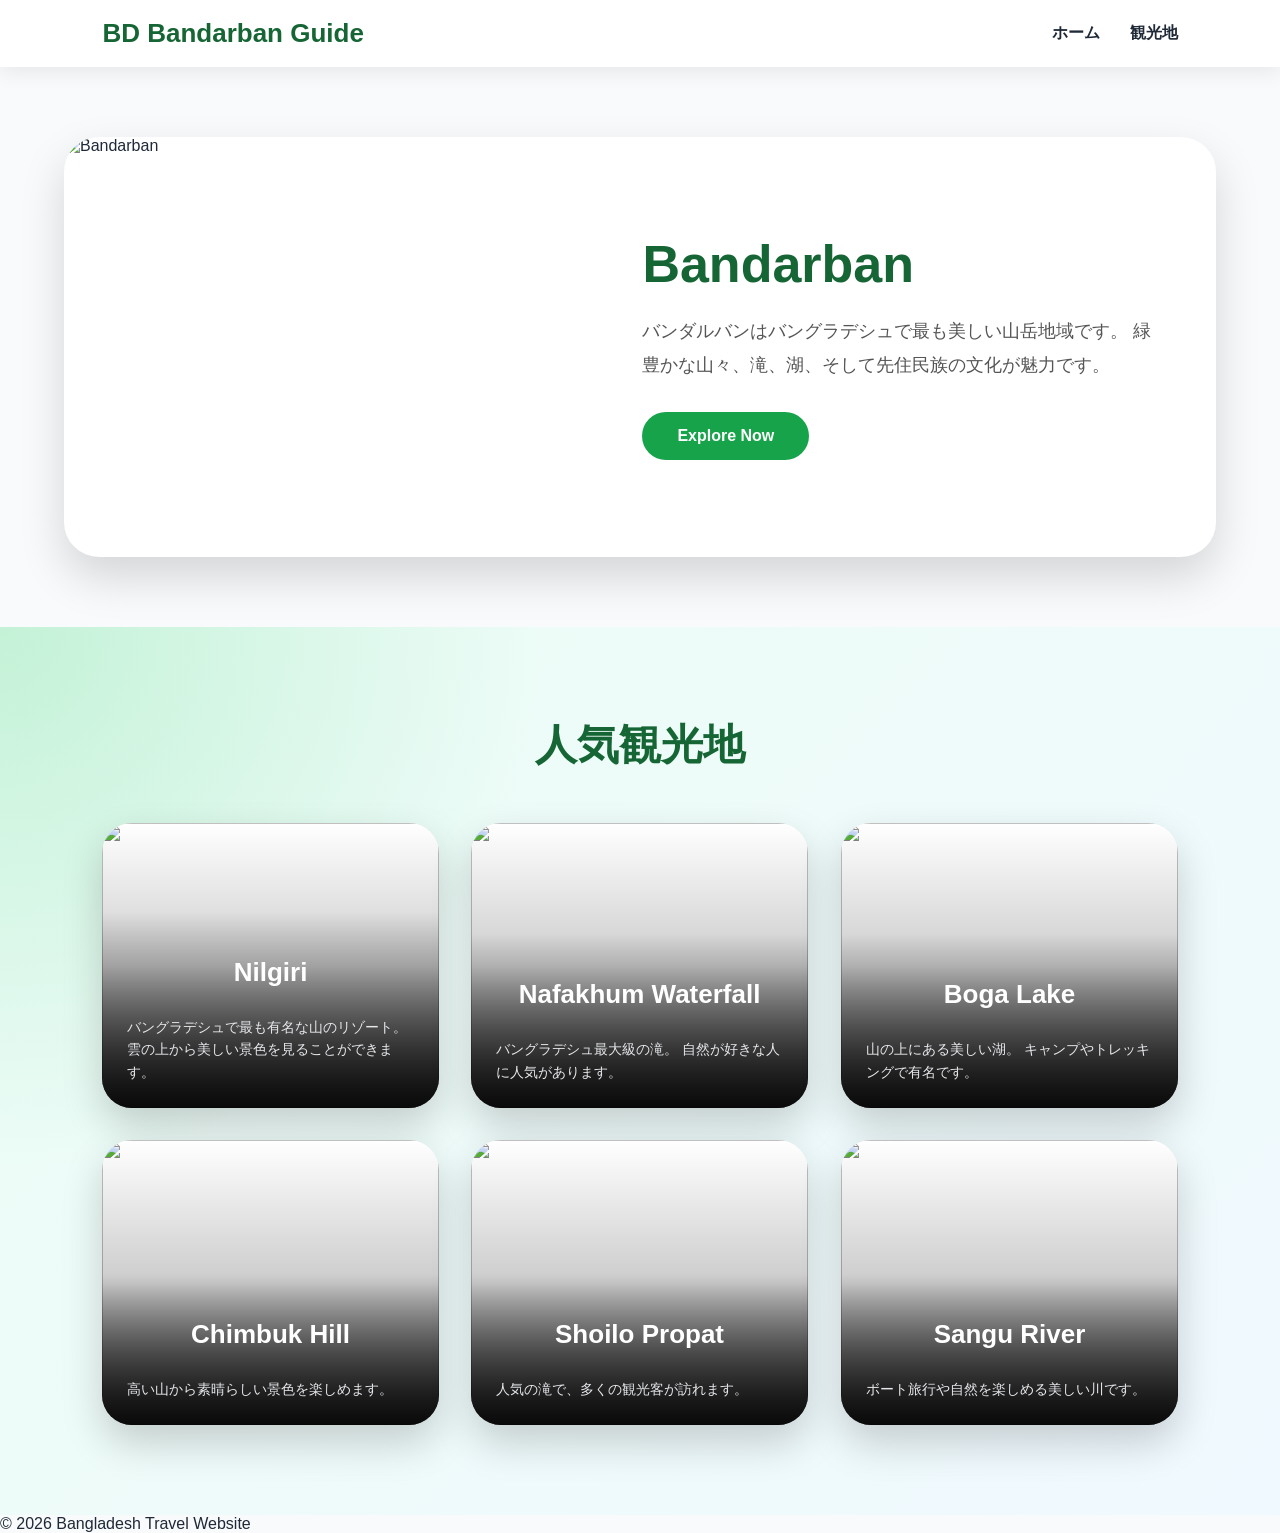
==== bandarban.html @ baf05a8e "Add files via upload" ====
<!DOCTYPE html>
<html lang="ja">
<head>
    <meta charset="UTF-8">
    <meta name="viewport" content="width=device-width, initial-scale=1.0">
    <title>Bandarban Travel Guide</title>
    <link rel="stylesheet" href="style.css">
</head>
<body>

<!-- Navbar -->

<nav>

    <h2>BD Bandarban Guide</h2>

    <ul>
        <li><a href="index.html">ホーム</a></li>
        <li><a href="#places">観光地</a></li>
    </ul>

</nav>

<!-- Hero -->

<section class="hero-card">

    <img src="img/bandarban.jpg" alt="Bandarban">

    <div class="hero-text">

        <h1>Bandarban</h1>

        <p>
            バンダルバンはバングラデシュで最も美しい山岳地域です。
            緑豊かな山々、滝、湖、そして先住民族の文化が魅力です。
        </p>

        <a href="#places" class="visit-btn">
            Explore Now
        </a>

    </div>

</section>

<!-- Places -->

<section class="place" id="places">

    <h2>人気観光地</h2>

    <div class="cards">

        <!-- Nilgiri -->

        <div class="card">

            <img src="img/nilgiri.jpg">

            <div class="card-body">

                <h3>Nilgiri</h3>

                <p>
                    バングラデシュで最も有名な山のリゾート。
                    雲の上から美しい景色を見ることができます。
                </p>

            </div>

        </div>

        <!-- Nafakhum -->

        <div class="card">

            <img src="img/nafakhum.jpg">

            <div class="card-body">

                <h3>Nafakhum Waterfall</h3>

                <p>
                    バングラデシュ最大級の滝。
                    自然が好きな人に人気があります。
                </p>

            </div>

        </div>

        <!-- Boga Lake -->

        <div class="card">

            <img src="img/boga.jpg">

            <div class="card-body">

                <h3>Boga Lake</h3>

                <p>
                    山の上にある美しい湖。
                    キャンプやトレッキングで有名です。
                </p>

            </div>

        </div>

        <!-- Chimbuk -->

        <div class="card">

            <img src="img/chimbuk.jpg">

            <div class="card-body">

                <h3>Chimbuk Hill</h3>

                <p>
                    高い山から素晴らしい景色を楽しめます。
                </p>

            </div>

        </div>

        <!-- Shoilo Propat -->

        <div class="card">

            <img src="img/shoilo-propat.jpg">

            <div class="card-body">

                <h3>Shoilo Propat</h3>

                <p>
                    人気の滝で、多くの観光客が訪れます。
                </p>

            </div>

        </div>

        <!-- Sangu River -->

        <div class="card">

            <img src="img/sangu.jpg">

            <div class="card-body">

                <h3>Sangu River</h3>

                <p>
                    ボート旅行や自然を楽しめる美しい川です。
                </p>

            </div>

        </div>

    </div>

</section>

<footer>

    <p>© 2026 Bangladesh Travel Website</p>

</footer>

</body>
</html>
---- style.css ----
*{
    margin:0;
    padding:0;
    box-sizing:border-box;
    font-family:"Segoe UI",sans-serif;
}

html{
    scroll-behavior:smooth;
}

body{
    background:#f8fafc;
    color:#1f2937;
    overflow-x:hidden;
}

/* NAVBAR */

nav{
    width:100%;
    padding:18px 8%;
    display:flex;
    justify-content:space-between;
    align-items:center;
    background:rgba(255,255,255,.92);
    backdrop-filter:blur(12px);
    position:sticky;
    top:0;
    z-index:1000;
    box-shadow:0 5px 20px rgba(0,0,0,.08);
}

nav h2{
    color:#166534;
    font-size:26px;
}

nav ul{
    list-style:none;
    display:flex;
    gap:30px;
}

nav a{
    text-decoration:none;
    color:#1f2937;
    font-weight:bold;
}

nav a:hover{
    color:#16a34a;
}

/* HERO */

.hero{
    min-height:100vh;
    padding:80px 8%;
    display:flex;
    align-items:center;
    justify-content:space-between;
    background:
    radial-gradient(circle at top left,#bbf7d0,transparent 35%),
    linear-gradient(135deg,#ffffff,#ecfdf5);
}

.hero-left{
    width:50%;
}

.hero-left h1{
    font-size:72px;
    line-height:1.1;
    color:#111827;
}

.hero-left h1 span{
    color:#16a34a;
}

.hero-left p{
    margin-top:25px;
    font-size:18px;
    line-height:1.8;
    color:#555;
}

.hero-btn{
    display:inline-block;
    margin-top:35px;
    padding:15px 38px;
    background:#16a34a;
    color:white;
    text-decoration:none;
    border-radius:50px;
    font-weight:bold;
    transition:.3s;
}

.hero-btn:hover{
    background:#15803d;
    transform:translateY(-4px);
}

/* HERO IMAGE MAP STYLE */

.hero-right{
    width:50%;
    display:flex;
    justify-content:center;
    align-items:center;
}

.hero-right{
    width:45%;
    display:flex;
    justify-content:center;
}

.hero-right img{
    width:430px;
    height:430px;
    object-fit:cover;
    border-radius:50% 25% 50% 25%;
    box-shadow:0 25px 60px rgba(0,0,0,0.25);
    animation:floatImg 4s ease-in-out infinite;
}

@keyframes floatImg{
    0%{ transform:translateY(0); }
    50%{ transform:translateY(-18px); }
    100%{ transform:translateY(0); }
}
@keyframes float{
    0%{
        transform:translateY(0);
    }

    50%{
        transform:translateY(-15px);
    }

    100%{
        transform:translateY(0);
    }
}
/* ABOUT */

.about{
    padding:90px 8%;
    text-align:center;
}

.about h2{
    font-size:42px;
    color:#166534;
    margin-bottom:20px;
}

.about p{
    max-width:900px;
    margin:auto;
    font-size:18px;
    line-height:1.8;
    color:#555;
}

/* INFO BOX */

.info-boxes{
    margin-top:50px;
    display:grid;
    grid-template-columns:repeat(4,1fr);
    gap:25px;
}

.info-card{
    background:white;
    padding:30px;
    border-radius:20px;
    box-shadow:0 10px 25px rgba(0,0,0,.08);
    transition:.4s;
}

.info-card:hover{
    transform:translateY(-10px);
    box-shadow:0 18px 35px rgba(0,0,0,.18);
}

.info-card h4{
    color:#777;
    margin-bottom:12px;
}

.info-card p{
    font-size:22px;
    font-weight:bold;
    color:#166534;
}

/* HIGHLIGHTS */

.highlights{
    padding:90px 8%;
}

.highlights h2{
    text-align:center;
    font-size:42px;
    color:#166534;
    margin-bottom:50px;
}
/* MAIN CARDS */

.cards{
    display:grid;
    grid-template-columns:repeat(3,1fr);
    gap:30px;
}

.card{
    background:white;
    border-radius:25px;
    overflow:hidden;
    text-decoration:none;
    color:#111;
    box-shadow:0 12px 28px rgba(0,0,0,.10);
    transition:.4s;
}

.card:hover{
    transform:translateY(-12px);
    box-shadow:0 22px 45px rgba(0,0,0,.20);
}

.card img{
    width:100%;
    height:230px;
    object-fit:cover;
    transition:.5s;
}

.card:hover img{
    transform:scale(1.08);
}

.card h3{
    text-align:center;
    padding:20px;
    color:#166534;
    font-size:24px;
}

/* SPORTS FOOD PLACE */

.place{
    padding:90px 8%;
}

.place h2,
.place h1{
    text-align:center;
    font-size:42px;
    color:#166534;
    margin-bottom:50px;
}

/* BANNER */

.banner{
    text-align:center;
    padding:70px 20px 40px;
}

.banner h1{
    font-size:50px;
    color:#166534;
    margin-bottom:15px;
}

.banner p{
    color:#666;
    font-size:18px;
}
/* ========================= */
/* DETAIL PAGES */
/* ========================= */

.hero-card{
    width:90%;
    max-width:1200px;
    margin:70px auto;
    display:flex;
    align-items:center;
    background:#fff;
    border-radius:35px;
    overflow:hidden;
    box-shadow:0 20px 45px rgba(0,0,0,.15);
}

.hero-card img{
    width:45%;
    height:420px;
    object-fit:cover;
}

.hero-text{
    width:55%;
    padding:60px;
}

.hero-text h1{
    font-size:52px;
    color:#166534;
    margin-bottom:20px;
}

.hero-text p{
    font-size:18px;
    line-height:1.9;
    color:#555;
    margin-bottom:30px;
}

.visit-btn{
    display:inline-block;
    background:#16a34a;
    color:#fff;
    padding:15px 35px;
    border-radius:40px;
    text-decoration:none;
    font-weight:bold;
    transition:.3s;
}

.visit-btn:hover{
    background:#15803d;
    transform:translateY(-5px);
}

/* ========================= */
/* PLACE CARDS */
/* ========================= */

.cox-cards{
    display:flex;
    flex-direction:column;
    gap:35px;
    width:90%;
    margin:auto;
}

.cox-card{
    display:flex;
    align-items:center;
    background:#fff;
    border-radius:25px;
    overflow:hidden;
    box-shadow:0 10px 25px rgba(0,0,0,.12);
    transition:.4s;
}

.cox-card:nth-child(even){
    flex-direction:row-reverse;
}

.cox-card:hover{
    transform:translateY(-10px);
    box-shadow:0 20px 45px rgba(0,0,0,.18);
}

.cox-card img{
    width:42%;
    height:280px;
    object-fit:cover;
    transition:.5s;
}

.cox-card:hover img{
    transform:scale(1.06);
}

.cox-content{
    width:58%;
    padding:35px;
}

.cox-content h3{
    font-size:30px;
    color:#166534;
    margin-bottom:15px;
}

.cox-content p{
    font-size:17px;
    line-height:1.8;
    color:#555;
}
.dhaka-cards,
.cox-cards{
    width:90%;
    max-width:1200px;
    margin:60px auto;
    display:flex;
    flex-direction:column;
    gap:35px;
}

.dhaka-card,
.cox-card{
    display:flex;
    align-items:center;
    background:white;
    border-radius:25px;
    overflow:hidden;
    box-shadow:0 15px 35px rgba(0,0,0,.12);
    transition:.4s;
}

.dhaka-card:nth-child(even),
.cox-card:nth-child(even){
    flex-direction:row-reverse;
}

.dhaka-card img,
.cox-card img{
    width:42%;
    height:270px;
    object-fit:cover;
}

.card-content,
.cox-content{
    width:58%;
    padding:40px;
}

.card-content h3,
.cox-content h3{
    font-size:30px;
    color:#166534;
    margin-bottom:15px;
}
.card{
    position:relative;
    border-radius:26px;
    overflow:hidden;
    min-height:260px;
}

.card img{
    width:100%;
    height:260px;
    object-fit:cover;
    display:block;
}

.card-body{
    position:absolute;
    left:0;
    right:0;
    bottom:0;
    padding:25px;
    background:linear-gradient(transparent, rgba(0,0,0,.75));
    color:white;
}

.card-body h3{
    color:white;
    font-size:24px;
    margin-bottom:8px;
}

.card-body p{
    color:#e5e7eb;
    font-size:15px;
    line-height:1.6;
}
/* ===============================
   BANDARBAN PREMIUM DESIGN
================================ */

.place{
    background:
    radial-gradient(circle at top left, rgba(34,197,94,.20), transparent 35%),
    linear-gradient(135deg,#ecfdf5,#f0f9ff);
}

.place .cards{
    display:grid;
    grid-template-columns:repeat(3,1fr);
    gap:32px;
}

.place .card{
    position:relative;
    height:285px;
    border-radius:30px;
    overflow:hidden;
    box-shadow:0 18px 40px rgba(0,0,0,.18);
    opacity:0;
    transition:.5s;
}

/* ডানে-বামে Animation */

.place .card:nth-child(odd){
    animation:slideLeft 1s ease forwards;
}

.place .card:nth-child(even){
    animation:slideRight 1s ease forwards;
}

/* একটার পর একটা */

.place .card:nth-child(1){ animation-delay:.2s; }
.place .card:nth-child(2){ animation-delay:.5s; }
.place .card:nth-child(3){ animation-delay:.8s; }
.place .card:nth-child(4){ animation-delay:1.1s; }
.place .card:nth-child(5){ animation-delay:1.4s; }
.place .card:nth-child(6){ animation-delay:1.7s; }

.place .card img{
    width:100%;
    height:100%;
    object-fit:cover;
    transition:.7s;
}

.place .card::after{
    content:"";
    position:absolute;
    inset:0;
    background:linear-gradient(to top,rgba(0,0,0,.85),rgba(0,0,0,.20),transparent);
}

.place .card-body{
    position:absolute;
    left:0;
    right:0;
    bottom:0;
    z-index:2;
    padding:25px;
    color:white;
}

.place .card-body h3{
    color:white;
    font-size:26px;
    margin-bottom:8px;
}

.place .card-body p{
    color:#e5e7eb;
    font-size:14px;
    line-height:1.6;
}

/* Hover */

.place .card:hover{
    transform:translateY(-15px) scale(1.04);
    box-shadow:0 28px 60px rgba(22,163,74,.35);
}

.place .card:hover img{
    transform:scale(1.15);
}

/* Keyframes */

@keyframes slideLeft{
    from{
        opacity:0;
        transform:translateX(-120px) scale(.95);
    }
    to{
        opacity:1;
        transform:translateX(0) scale(1);
    }
}

@keyframes slideRight{
    from{
        opacity:0;
        transform:translateX(120px) scale(.95);
    }
    to{
        opacity:1;
        transform:translateX(0) scale(1);
    }
}
/* =========================================
   HORIZONTAL HERITAGE SLIDER
========================================= */

.heritage-slider-section{
    padding:95px 7%;
    overflow:hidden;
    background:
        radial-gradient(
            circle at top left,
            rgba(34,197,94,.18),
            transparent 35%
        ),
        linear-gradient(
            135deg,
            #f8fff9,
            #effaf4,
            #f8fafc
        );
}

.heritage-slider-heading{
    max-width:800px;
    margin:0 auto 48px;
    text-align:center;
}

.heritage-slider-heading span{
    display:inline-block;
    margin-bottom:14px;
    padding:8px 18px;
    border-radius:30px;
    background:#dcfce7;
    color:#15803d;
    font-weight:700;
}

.heritage-slider-heading h2{
    margin-bottom:14px;
    color:#14532d;
    font-size:42px;
}

.heritage-slider-heading p{
    color:#64748b;
    font-size:17px;
    line-height:1.8;
}

/* Horizontal Scroll */

.heritage-slider{
    display:flex;
    gap:25px;
    overflow-x:auto;
    padding:15px 5px 30px;
    scroll-snap-type:x mandatory;
    scroll-behavior:smooth;
}

.heritage-slider::-webkit-scrollbar{
    height:10px;
}

.heritage-slider::-webkit-scrollbar-track{
    background:#d1fae5;
    border-radius:20px;
}

.heritage-slider::-webkit-scrollbar-thumb{
    background:#16a34a;
    border-radius:20px;
}

/* Card */

.heritage-slide-card{
    min-width:310px;
    max-width:310px;
    position:relative;
    height:390px;
    flex-shrink:0;
    overflow:hidden;
    border-radius:28px;
    scroll-snap-align:start;
    box-shadow:0 18px 40px rgba(0,0,0,.16);
    transition:.5s;
}

.heritage-slide-card img{
    width:100%;
    height:100%;
    display:block;
    object-fit:cover;
    transition:.7s;
}

.heritage-slide-card::after{
    content:"";
    position:absolute;
    inset:0;
    background:
        linear-gradient(
            to top,
            rgba(0,0,0,.90),
            rgba(0,0,0,.15),
            transparent 60%
        );
}

.heritage-slide-text{
    position:absolute;
    left:0;
    right:0;
    bottom:0;
    z-index:2;
    padding:26px;
    color:white;
    transform:translateY(8px);
    transition:.5s;
}

.heritage-slide-text h3{
    margin-bottom:8px;
    color:white;
    font-size:24px;
}

.heritage-slide-text p{
    color:#e5e7eb;
    font-size:14px;
    line-height:1.6;
}

/* Hover Animation */

.heritage-slide-card:hover{
    transform:translateY(-12px) scale(1.03);
    box-shadow:0 28px 60px rgba(22,163,74,.28);
}

.heritage-slide-card:hover img{
    transform:scale(1.13);
}

.heritage-slide-card:hover .heritage-slide-text{
    transform:translateY(0);
}

/* Mobile */

@media(max-width:650px){

    .heritage-slider-section{
        padding:75px 6%;
    }

    .heritage-slider-heading h2{
        font-size:34px;
    }

    .heritage-slide-card{
        min-width:270px;
        max-width:270px;
        height:350px;
    }
}
/* =========================================
   UNIVERSITY SLIDER SECTION
========================================= */

.university-section{
    padding:100px 7%;
    overflow:hidden;
    background:
        radial-gradient(
            circle at top left,
            rgba(16,185,129,.16),
            transparent 35%
        ),
        linear-gradient(
            135deg,
            #f0fdf4,
            #f8fafc,
            #ecfdf5
        );
}

.university-heading{
    max-width:850px;
    margin:0 auto 50px;
    text-align:center;
}

.university-heading span{
    display:inline-block;
    padding:9px 22px;
    margin-bottom:16px;
    border-radius:50px;
    background:#dcfce7;
    color:#15803d;
    font-size:15px;
    font-weight:700;
    letter-spacing:1px;
}

.university-heading h2{
    margin-bottom:15px;
    color:#064e3b;
    font-size:42px;
}

.university-heading p{
    color:#64748b;
    font-size:17px;
    line-height:1.8;
}


/* Horizontal Slider */

.university-slider{
    display:flex;
    gap:26px;
    overflow-x:auto;
    padding:15px 8px 35px;
    scroll-snap-type:x mandatory;
    scroll-behavior:smooth;
}

.university-slider::-webkit-scrollbar{
    height:9px;
}

.university-slider::-webkit-scrollbar-track{
    background:#d1fae5;
    border-radius:30px;
}

.university-slider::-webkit-scrollbar-thumb{
    background:linear-gradient(
        90deg,
        #059669,
        #22c55e
    );
    border-radius:30px;
}


/* University Card */

.university-card{
    min-width:310px;
    max-width:310px;
    flex-shrink:0;
    overflow:hidden;
    background:#ffffff;
    border:1px solid rgba(15,118,110,.12);
    border-radius:24px;
    scroll-snap-align:start;
    box-shadow:0 15px 40px rgba(15,23,42,.12);
    transition:
        transform .45s ease,
        box-shadow .45s ease;
}

.university-card:hover{
    transform:translateY(-12px);
    box-shadow:0 25px 55px rgba(5,150,105,.23);
}


/* Card Image */

.university-image{
    position:relative;
    height:215px;
    overflow:hidden;
}

.university-image img{
    width:100%;
    height:100%;
    display:block;
    object-fit:cover;
    transition:transform .7s ease;
}

.university-card:hover .university-image img{
    transform:scale(1.12);
}


/* Card Number */

.university-number{
    position:absolute;
    top:16px;
    left:16px;
    width:42px;
    height:42px;
    display:flex;
    align-items:center;
    justify-content:center;
    border-radius:12px;
    background:#059669;
    color:#ffffff;
    font-size:15px;
    font-weight:800;
    box-shadow:0 8px 20px rgba(5,150,105,.35);
}


/* Public / Private Label */

.university-type{
    position:absolute;
    top:17px;
    right:16px;
    padding:7px 14px;
    border-radius:30px;
    color:#ffffff;
    font-size:12px;
    font-weight:700;
    letter-spacing:.5px;
}

.university-type.public{
    background:#2563eb;
}

.university-type.private{
    background:#7c3aed;
}


/* Card Content */

.university-content{
    padding:24px;
}

.university-content h3{
    min-height:56px;
    margin-bottom:10px;
    color:#064e3b;
    font-size:21px;
    line-height:1.3;
}

.university-japanese{
    min-height:52px;
    margin-bottom:14px;
    color:#64748b;
    font-size:14px;
    line-height:1.7;
}

.university-location{
    margin-bottom:20px;
    color:#15803d;
    font-size:14px;
    font-weight:700;
}


/* Visit Button */

.university-button{
    width:100%;
    display:inline-flex;
    align-items:center;
    justify-content:center;
    padding:13px 18px;
    border:2px solid #059669;
    border-radius:12px;
    background:#059669;
    color:#ffffff;
    text-decoration:none;
    font-size:14px;
    font-weight:700;
    transition:.35s;
}

.university-button:hover{
    background:transparent;
    color:#059669;
}


/* Responsive */

@media(max-width:768px){

    .university-section{
        padding:80px 6%;
    }

    .university-heading h2{
        font-size:34px;
    }

    .university-card{
        min-width:285px;
        max-width:285px;
    }

    .university-image{
        height:200px;
    }
}

@media(max-width:480px){

    .university-heading h2{
        font-size:29px;
    }

    .university-heading p{
        font-size:15px;
    }

    .university-card{
        min-width:265px;
        max-width:265px;
    }

    .university-content{
        padding:21px;
    }
}
.heritage-slide-card{

    background:#fff;

    overflow:hidden;

    border-radius:20px;

    box-shadow:0 10px 30px rgba(0,0,0,.15);

}

.heritage-slide-card img{

    width:100%;

    height:220px;

    display:block;

    object-fit:cover;

}

.heritage-slide-text{

    background:#fff;

    padding:18px;

}

.heritage-slide-text h3{

    margin-bottom:10px;

    color:#14532d;

}

.heritage-slide-text p{

    color:#666;

    line-height:1.7;

}
.heritage-slide-card{
    position: relative;
    background: #ffffff !important;
    overflow: hidden;
    border-radius: 20px;
}

.heritage-slide-card::before,
.heritage-slide-card::after{
    display: none !important;
    content: none !important;
}

.heritage-slide-card img{
    width: 100%;
    height: 220px;
    display: block;
    object-fit: cover;
    filter: none !important;
}

.heritage-slide-text{
    position: static !important;
    background: #ffffff !important;
    background-image: none !important;
    color: #333 !important;
    padding: 18px;
    margin: 0;
    transform: none !important;
}

.heritage-slide-text::before,
.heritage-slide-text::after{
    display: none !important;
    content: none !important;
}

.heritage-slide-text h3{
    color: #14532d !important;
    margin: 0 0 8px;
}

.heritage-slide-text p{
    color: #666 !important;
    margin: 0;
}
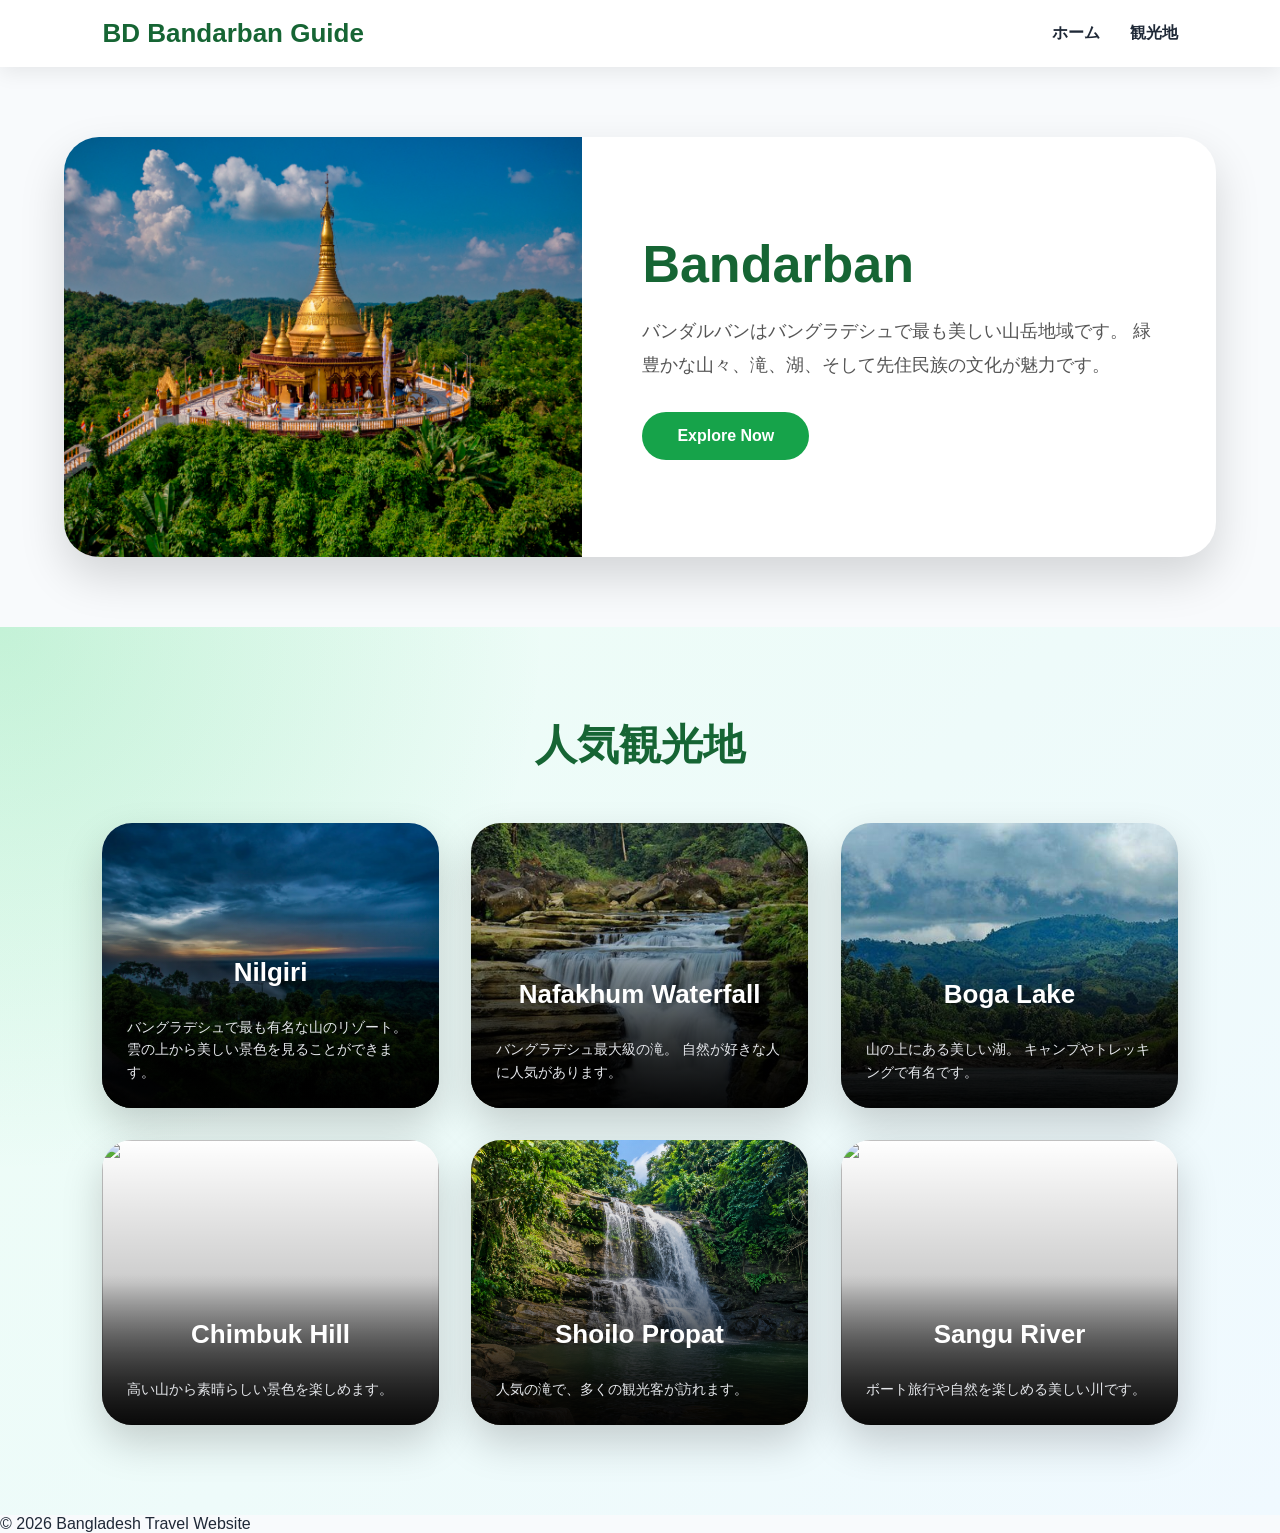
==== commit a5005c38: "rana" ====
--- a/bandarban.html
+++ b/bandarban.html
@@ -1,177 +1,177 @@
-<!DOCTYPE html>
-<html lang="ja">
-<head>
-    <meta charset="UTF-8">
-    <meta name="viewport" content="width=device-width, initial-scale=1.0">
-    <title>Bandarban Travel Guide</title>
-    <link rel="stylesheet" href="style.css">
-</head>
-<body>
-
-<!-- Navbar -->
-
-<nav>
-
-    <h2>BD Bandarban Guide</h2>
-
-    <ul>
-        <li><a href="index.html">ホーム</a></li>
-        <li><a href="#places">観光地</a></li>
-    </ul>
-
-</nav>
-
-<!-- Hero -->
-
-<section class="hero-card">
-
-    <img src="img/bandarban.jpg" alt="Bandarban">
-
-    <div class="hero-text">
-
-        <h1>Bandarban</h1>
-
-        <p>
-            バンダルバンはバングラデシュで最も美しい山岳地域です。
-            緑豊かな山々、滝、湖、そして先住民族の文化が魅力です。
-        </p>
-
-        <a href="#places" class="visit-btn">
-            Explore Now
-        </a>
-
-    </div>
-
-</section>
-
-<!-- Places -->
-
-<section class="place" id="places">
-
-    <h2>人気観光地</h2>
-
-    <div class="cards">
-
-        <!-- Nilgiri -->
-
-        <div class="card">
-
-            <img src="img/nilgiri.jpg">
-
-            <div class="card-body">
-
-                <h3>Nilgiri</h3>
-
-                <p>
-                    バングラデシュで最も有名な山のリゾート。
-                    雲の上から美しい景色を見ることができます。
-                </p>
-
-            </div>
-
-        </div>
-
-        <!-- Nafakhum -->
-
-        <div class="card">
-
-            <img src="img/nafakhum.jpg">
-
-            <div class="card-body">
-
-                <h3>Nafakhum Waterfall</h3>
-
-                <p>
-                    バングラデシュ最大級の滝。
-                    自然が好きな人に人気があります。
-                </p>
-
-            </div>
-
-        </div>
-
-        <!-- Boga Lake -->
-
-        <div class="card">
-
-            <img src="img/boga.jpg">
-
-            <div class="card-body">
-
-                <h3>Boga Lake</h3>
-
-                <p>
-                    山の上にある美しい湖。
-                    キャンプやトレッキングで有名です。
-                </p>
-
-            </div>
-
-        </div>
-
-        <!-- Chimbuk -->
-
-        <div class="card">
-
-            <img src="img/chimbuk.jpg">
-
-            <div class="card-body">
-
-                <h3>Chimbuk Hill</h3>
-
-                <p>
-                    高い山から素晴らしい景色を楽しめます。
-                </p>
-
-            </div>
-
-        </div>
-
-        <!-- Shoilo Propat -->
-
-        <div class="card">
-
-            <img src="img/shoilo-propat.jpg">
-
-            <div class="card-body">
-
-                <h3>Shoilo Propat</h3>
-
-                <p>
-                    人気の滝で、多くの観光客が訪れます。
-                </p>
-
-            </div>
-
-        </div>
-
-        <!-- Sangu River -->
-
-        <div class="card">
-
-            <img src="img/sangu.jpg">
-
-            <div class="card-body">
-
-                <h3>Sangu River</h3>
-
-                <p>
-                    ボート旅行や自然を楽しめる美しい川です。
-                </p>
-
-            </div>
-
-        </div>
-
-    </div>
-
-</section>
-
-<footer>
-
-    <p>© 2026 Bangladesh Travel Website</p>
-
-</footer>
-
-</body>
+<!DOCTYPE html>
+<html lang="ja">
+<head>
+    <meta charset="UTF-8">
+    <meta name="viewport" content="width=device-width, initial-scale=1.0">
+    <title>Bandarban Travel Guide</title>
+    <link rel="stylesheet" href="style.css">
+</head>
+<body>
+
+<!-- Navbar -->
+
+<nav>
+
+    <h2>BD Bandarban Guide</h2>
+
+    <ul>
+        <li><a href="index.html">ホーム</a></li>
+        <li><a href="#places">観光地</a></li>
+    </ul>
+
+</nav>
+
+<!-- Hero -->
+
+<section class="hero-card">
+
+    <img src="img/bandarban.jpg" alt="Bandarban">
+
+    <div class="hero-text">
+
+        <h1>Bandarban</h1>
+
+        <p>
+            バンダルバンはバングラデシュで最も美しい山岳地域です。
+            緑豊かな山々、滝、湖、そして先住民族の文化が魅力です。
+        </p>
+
+        <a href="#places" class="visit-btn">
+            Explore Now
+        </a>
+
+    </div>
+
+</section>
+
+<!-- Places -->
+
+<section class="place" id="places">
+
+    <h2>人気観光地</h2>
+
+    <div class="cards">
+
+        <!-- Nilgiri -->
+
+        <div class="card">
+
+            <img src="img/nilgiri.jpg">
+
+            <div class="card-body">
+
+                <h3>Nilgiri</h3>
+
+                <p>
+                    バングラデシュで最も有名な山のリゾート。
+                    雲の上から美しい景色を見ることができます。
+                </p>
+
+            </div>
+
+        </div>
+
+        <!-- Nafakhum -->
+
+        <div class="card">
+
+            <img src="img/nafakhum.jpg">
+
+            <div class="card-body">
+
+                <h3>Nafakhum Waterfall</h3>
+
+                <p>
+                    バングラデシュ最大級の滝。
+                    自然が好きな人に人気があります。
+                </p>
+
+            </div>
+
+        </div>
+
+        <!-- Boga Lake -->
+
+        <div class="card">
+
+            <img src="img/boga.jpg">
+
+            <div class="card-body">
+
+                <h3>Boga Lake</h3>
+
+                <p>
+                    山の上にある美しい湖。
+                    キャンプやトレッキングで有名です。
+                </p>
+
+            </div>
+
+        </div>
+
+        <!-- Chimbuk -->
+
+        <div class="card">
+
+            <img src="img/chimbuk.jpg">
+
+            <div class="card-body">
+
+                <h3>Chimbuk Hill</h3>
+
+                <p>
+                    高い山から素晴らしい景色を楽しめます。
+                </p>
+
+            </div>
+
+        </div>
+
+        <!-- Shoilo Propat -->
+
+        <div class="card">
+
+            <img src="img/shoilo-propat.jpg">
+
+            <div class="card-body">
+
+                <h3>Shoilo Propat</h3>
+
+                <p>
+                    人気の滝で、多くの観光客が訪れます。
+                </p>
+
+            </div>
+
+        </div>
+
+        <!-- Sangu River -->
+
+        <div class="card">
+
+            <img src="img/sangu.jpg">
+
+            <div class="card-body">
+
+                <h3>Sangu River</h3>
+
+                <p>
+                    ボート旅行や自然を楽しめる美しい川です。
+                </p>
+
+            </div>
+
+        </div>
+
+    </div>
+
+</section>
+
+<footer>
+
+    <p>© 2026 Bangladesh Travel Website</p>
+
+</footer>
+
+</body>
 </html>
--- a/style.css
+++ b/style.css
@@ -1,1118 +1,1118 @@
-*{
-    margin:0;
-    padding:0;
-    box-sizing:border-box;
-    font-family:"Segoe UI",sans-serif;
-}
-
-html{
-    scroll-behavior:smooth;
-}
-
-body{
-    background:#f8fafc;
-    color:#1f2937;
-    overflow-x:hidden;
-}
-
-/* NAVBAR */
-
-nav{
-    width:100%;
-    padding:18px 8%;
-    display:flex;
-    justify-content:space-between;
-    align-items:center;
-    background:rgba(255,255,255,.92);
-    backdrop-filter:blur(12px);
-    position:sticky;
-    top:0;
-    z-index:1000;
-    box-shadow:0 5px 20px rgba(0,0,0,.08);
-}
-
-nav h2{
-    color:#166534;
-    font-size:26px;
-}
-
-nav ul{
-    list-style:none;
-    display:flex;
-    gap:30px;
-}
-
-nav a{
-    text-decoration:none;
-    color:#1f2937;
-    font-weight:bold;
-}
-
-nav a:hover{
-    color:#16a34a;
-}
-
-/* HERO */
-
-.hero{
-    min-height:100vh;
-    padding:80px 8%;
-    display:flex;
-    align-items:center;
-    justify-content:space-between;
-    background:
-    radial-gradient(circle at top left,#bbf7d0,transparent 35%),
-    linear-gradient(135deg,#ffffff,#ecfdf5);
-}
-
-.hero-left{
-    width:50%;
-}
-
-.hero-left h1{
-    font-size:72px;
-    line-height:1.1;
-    color:#111827;
-}
-
-.hero-left h1 span{
-    color:#16a34a;
-}
-
-.hero-left p{
-    margin-top:25px;
-    font-size:18px;
-    line-height:1.8;
-    color:#555;
-}
-
-.hero-btn{
-    display:inline-block;
-    margin-top:35px;
-    padding:15px 38px;
-    background:#16a34a;
-    color:white;
-    text-decoration:none;
-    border-radius:50px;
-    font-weight:bold;
-    transition:.3s;
-}
-
-.hero-btn:hover{
-    background:#15803d;
-    transform:translateY(-4px);
-}
-
-/* HERO IMAGE MAP STYLE */
-
-.hero-right{
-    width:50%;
-    display:flex;
-    justify-content:center;
-    align-items:center;
-}
-
-.hero-right{
-    width:45%;
-    display:flex;
-    justify-content:center;
-}
-
-.hero-right img{
-    width:430px;
-    height:430px;
-    object-fit:cover;
-    border-radius:50% 25% 50% 25%;
-    box-shadow:0 25px 60px rgba(0,0,0,0.25);
-    animation:floatImg 4s ease-in-out infinite;
-}
-
-@keyframes floatImg{
-    0%{ transform:translateY(0); }
-    50%{ transform:translateY(-18px); }
-    100%{ transform:translateY(0); }
-}
-@keyframes float{
-    0%{
-        transform:translateY(0);
-    }
-
-    50%{
-        transform:translateY(-15px);
-    }
-
-    100%{
-        transform:translateY(0);
-    }
-}
-/* ABOUT */
-
-.about{
-    padding:90px 8%;
-    text-align:center;
-}
-
-.about h2{
-    font-size:42px;
-    color:#166534;
-    margin-bottom:20px;
-}
-
-.about p{
-    max-width:900px;
-    margin:auto;
-    font-size:18px;
-    line-height:1.8;
-    color:#555;
-}
-
-/* INFO BOX */
-
-.info-boxes{
-    margin-top:50px;
-    display:grid;
-    grid-template-columns:repeat(4,1fr);
-    gap:25px;
-}
-
-.info-card{
-    background:white;
-    padding:30px;
-    border-radius:20px;
-    box-shadow:0 10px 25px rgba(0,0,0,.08);
-    transition:.4s;
-}
-
-.info-card:hover{
-    transform:translateY(-10px);
-    box-shadow:0 18px 35px rgba(0,0,0,.18);
-}
-
-.info-card h4{
-    color:#777;
-    margin-bottom:12px;
-}
-
-.info-card p{
-    font-size:22px;
-    font-weight:bold;
-    color:#166534;
-}
-
-/* HIGHLIGHTS */
-
-.highlights{
-    padding:90px 8%;
-}
-
-.highlights h2{
-    text-align:center;
-    font-size:42px;
-    color:#166534;
-    margin-bottom:50px;
-}
-/* MAIN CARDS */
-
-.cards{
-    display:grid;
-    grid-template-columns:repeat(3,1fr);
-    gap:30px;
-}
-
-.card{
-    background:white;
-    border-radius:25px;
-    overflow:hidden;
-    text-decoration:none;
-    color:#111;
-    box-shadow:0 12px 28px rgba(0,0,0,.10);
-    transition:.4s;
-}
-
-.card:hover{
-    transform:translateY(-12px);
-    box-shadow:0 22px 45px rgba(0,0,0,.20);
-}
-
-.card img{
-    width:100%;
-    height:230px;
-    object-fit:cover;
-    transition:.5s;
-}
-
-.card:hover img{
-    transform:scale(1.08);
-}
-
-.card h3{
-    text-align:center;
-    padding:20px;
-    color:#166534;
-    font-size:24px;
-}
-
-/* SPORTS FOOD PLACE */
-
-.place{
-    padding:90px 8%;
-}
-
-.place h2,
-.place h1{
-    text-align:center;
-    font-size:42px;
-    color:#166534;
-    margin-bottom:50px;
-}
-
-/* BANNER */
-
-.banner{
-    text-align:center;
-    padding:70px 20px 40px;
-}
-
-.banner h1{
-    font-size:50px;
-    color:#166534;
-    margin-bottom:15px;
-}
-
-.banner p{
-    color:#666;
-    font-size:18px;
-}
-/* ========================= */
-/* DETAIL PAGES */
-/* ========================= */
-
-.hero-card{
-    width:90%;
-    max-width:1200px;
-    margin:70px auto;
-    display:flex;
-    align-items:center;
-    background:#fff;
-    border-radius:35px;
-    overflow:hidden;
-    box-shadow:0 20px 45px rgba(0,0,0,.15);
-}
-
-.hero-card img{
-    width:45%;
-    height:420px;
-    object-fit:cover;
-}
-
-.hero-text{
-    width:55%;
-    padding:60px;
-}
-
-.hero-text h1{
-    font-size:52px;
-    color:#166534;
-    margin-bottom:20px;
-}
-
-.hero-text p{
-    font-size:18px;
-    line-height:1.9;
-    color:#555;
-    margin-bottom:30px;
-}
-
-.visit-btn{
-    display:inline-block;
-    background:#16a34a;
-    color:#fff;
-    padding:15px 35px;
-    border-radius:40px;
-    text-decoration:none;
-    font-weight:bold;
-    transition:.3s;
-}
-
-.visit-btn:hover{
-    background:#15803d;
-    transform:translateY(-5px);
-}
-
-/* ========================= */
-/* PLACE CARDS */
-/* ========================= */
-
-.cox-cards{
-    display:flex;
-    flex-direction:column;
-    gap:35px;
-    width:90%;
-    margin:auto;
-}
-
-.cox-card{
-    display:flex;
-    align-items:center;
-    background:#fff;
-    border-radius:25px;
-    overflow:hidden;
-    box-shadow:0 10px 25px rgba(0,0,0,.12);
-    transition:.4s;
-}
-
-.cox-card:nth-child(even){
-    flex-direction:row-reverse;
-}
-
-.cox-card:hover{
-    transform:translateY(-10px);
-    box-shadow:0 20px 45px rgba(0,0,0,.18);
-}
-
-.cox-card img{
-    width:42%;
-    height:280px;
-    object-fit:cover;
-    transition:.5s;
-}
-
-.cox-card:hover img{
-    transform:scale(1.06);
-}
-
-.cox-content{
-    width:58%;
-    padding:35px;
-}
-
-.cox-content h3{
-    font-size:30px;
-    color:#166534;
-    margin-bottom:15px;
-}
-
-.cox-content p{
-    font-size:17px;
-    line-height:1.8;
-    color:#555;
-}
-.dhaka-cards,
-.cox-cards{
-    width:90%;
-    max-width:1200px;
-    margin:60px auto;
-    display:flex;
-    flex-direction:column;
-    gap:35px;
-}
-
-.dhaka-card,
-.cox-card{
-    display:flex;
-    align-items:center;
-    background:white;
-    border-radius:25px;
-    overflow:hidden;
-    box-shadow:0 15px 35px rgba(0,0,0,.12);
-    transition:.4s;
-}
-
-.dhaka-card:nth-child(even),
-.cox-card:nth-child(even){
-    flex-direction:row-reverse;
-}
-
-.dhaka-card img,
-.cox-card img{
-    width:42%;
-    height:270px;
-    object-fit:cover;
-}
-
-.card-content,
-.cox-content{
-    width:58%;
-    padding:40px;
-}
-
-.card-content h3,
-.cox-content h3{
-    font-size:30px;
-    color:#166534;
-    margin-bottom:15px;
-}
-.card{
-    position:relative;
-    border-radius:26px;
-    overflow:hidden;
-    min-height:260px;
-}
-
-.card img{
-    width:100%;
-    height:260px;
-    object-fit:cover;
-    display:block;
-}
-
-.card-body{
-    position:absolute;
-    left:0;
-    right:0;
-    bottom:0;
-    padding:25px;
-    background:linear-gradient(transparent, rgba(0,0,0,.75));
-    color:white;
-}
-
-.card-body h3{
-    color:white;
-    font-size:24px;
-    margin-bottom:8px;
-}
-
-.card-body p{
-    color:#e5e7eb;
-    font-size:15px;
-    line-height:1.6;
-}
-/* ===============================
-   BANDARBAN PREMIUM DESIGN
-================================ */
-
-.place{
-    background:
-    radial-gradient(circle at top left, rgba(34,197,94,.20), transparent 35%),
-    linear-gradient(135deg,#ecfdf5,#f0f9ff);
-}
-
-.place .cards{
-    display:grid;
-    grid-template-columns:repeat(3,1fr);
-    gap:32px;
-}
-
-.place .card{
-    position:relative;
-    height:285px;
-    border-radius:30px;
-    overflow:hidden;
-    box-shadow:0 18px 40px rgba(0,0,0,.18);
-    opacity:0;
-    transition:.5s;
-}
-
-/* ডানে-বামে Animation */
-
-.place .card:nth-child(odd){
-    animation:slideLeft 1s ease forwards;
-}
-
-.place .card:nth-child(even){
-    animation:slideRight 1s ease forwards;
-}
-
-/* একটার পর একটা */
-
-.place .card:nth-child(1){ animation-delay:.2s; }
-.place .card:nth-child(2){ animation-delay:.5s; }
-.place .card:nth-child(3){ animation-delay:.8s; }
-.place .card:nth-child(4){ animation-delay:1.1s; }
-.place .card:nth-child(5){ animation-delay:1.4s; }
-.place .card:nth-child(6){ animation-delay:1.7s; }
-
-.place .card img{
-    width:100%;
-    height:100%;
-    object-fit:cover;
-    transition:.7s;
-}
-
-.place .card::after{
-    content:"";
-    position:absolute;
-    inset:0;
-    background:linear-gradient(to top,rgba(0,0,0,.85),rgba(0,0,0,.20),transparent);
-}
-
-.place .card-body{
-    position:absolute;
-    left:0;
-    right:0;
-    bottom:0;
-    z-index:2;
-    padding:25px;
-    color:white;
-}
-
-.place .card-body h3{
-    color:white;
-    font-size:26px;
-    margin-bottom:8px;
-}
-
-.place .card-body p{
-    color:#e5e7eb;
-    font-size:14px;
-    line-height:1.6;
-}
-
-/* Hover */
-
-.place .card:hover{
-    transform:translateY(-15px) scale(1.04);
-    box-shadow:0 28px 60px rgba(22,163,74,.35);
-}
-
-.place .card:hover img{
-    transform:scale(1.15);
-}
-
-/* Keyframes */
-
-@keyframes slideLeft{
-    from{
-        opacity:0;
-        transform:translateX(-120px) scale(.95);
-    }
-    to{
-        opacity:1;
-        transform:translateX(0) scale(1);
-    }
-}
-
-@keyframes slideRight{
-    from{
-        opacity:0;
-        transform:translateX(120px) scale(.95);
-    }
-    to{
-        opacity:1;
-        transform:translateX(0) scale(1);
-    }
-}
-/* =========================================
-   HORIZONTAL HERITAGE SLIDER
-========================================= */
-
-.heritage-slider-section{
-    padding:95px 7%;
-    overflow:hidden;
-    background:
-        radial-gradient(
-            circle at top left,
-            rgba(34,197,94,.18),
-            transparent 35%
-        ),
-        linear-gradient(
-            135deg,
-            #f8fff9,
-            #effaf4,
-            #f8fafc
-        );
-}
-
-.heritage-slider-heading{
-    max-width:800px;
-    margin:0 auto 48px;
-    text-align:center;
-}
-
-.heritage-slider-heading span{
-    display:inline-block;
-    margin-bottom:14px;
-    padding:8px 18px;
-    border-radius:30px;
-    background:#dcfce7;
-    color:#15803d;
-    font-weight:700;
-}
-
-.heritage-slider-heading h2{
-    margin-bottom:14px;
-    color:#14532d;
-    font-size:42px;
-}
-
-.heritage-slider-heading p{
-    color:#64748b;
-    font-size:17px;
-    line-height:1.8;
-}
-
-/* Horizontal Scroll */
-
-.heritage-slider{
-    display:flex;
-    gap:25px;
-    overflow-x:auto;
-    padding:15px 5px 30px;
-    scroll-snap-type:x mandatory;
-    scroll-behavior:smooth;
-}
-
-.heritage-slider::-webkit-scrollbar{
-    height:10px;
-}
-
-.heritage-slider::-webkit-scrollbar-track{
-    background:#d1fae5;
-    border-radius:20px;
-}
-
-.heritage-slider::-webkit-scrollbar-thumb{
-    background:#16a34a;
-    border-radius:20px;
-}
-
-/* Card */
-
-.heritage-slide-card{
-    min-width:310px;
-    max-width:310px;
-    position:relative;
-    height:390px;
-    flex-shrink:0;
-    overflow:hidden;
-    border-radius:28px;
-    scroll-snap-align:start;
-    box-shadow:0 18px 40px rgba(0,0,0,.16);
-    transition:.5s;
-}
-
-.heritage-slide-card img{
-    width:100%;
-    height:100%;
-    display:block;
-    object-fit:cover;
-    transition:.7s;
-}
-
-.heritage-slide-card::after{
-    content:"";
-    position:absolute;
-    inset:0;
-    background:
-        linear-gradient(
-            to top,
-            rgba(0,0,0,.90),
-            rgba(0,0,0,.15),
-            transparent 60%
-        );
-}
-
-.heritage-slide-text{
-    position:absolute;
-    left:0;
-    right:0;
-    bottom:0;
-    z-index:2;
-    padding:26px;
-    color:white;
-    transform:translateY(8px);
-    transition:.5s;
-}
-
-.heritage-slide-text h3{
-    margin-bottom:8px;
-    color:white;
-    font-size:24px;
-}
-
-.heritage-slide-text p{
-    color:#e5e7eb;
-    font-size:14px;
-    line-height:1.6;
-}
-
-/* Hover Animation */
-
-.heritage-slide-card:hover{
-    transform:translateY(-12px) scale(1.03);
-    box-shadow:0 28px 60px rgba(22,163,74,.28);
-}
-
-.heritage-slide-card:hover img{
-    transform:scale(1.13);
-}
-
-.heritage-slide-card:hover .heritage-slide-text{
-    transform:translateY(0);
-}
-
-/* Mobile */
-
-@media(max-width:650px){
-
-    .heritage-slider-section{
-        padding:75px 6%;
-    }
-
-    .heritage-slider-heading h2{
-        font-size:34px;
-    }
-
-    .heritage-slide-card{
-        min-width:270px;
-        max-width:270px;
-        height:350px;
-    }
-}
-/* =========================================
-   UNIVERSITY SLIDER SECTION
-========================================= */
-
-.university-section{
-    padding:100px 7%;
-    overflow:hidden;
-    background:
-        radial-gradient(
-            circle at top left,
-            rgba(16,185,129,.16),
-            transparent 35%
-        ),
-        linear-gradient(
-            135deg,
-            #f0fdf4,
-            #f8fafc,
-            #ecfdf5
-        );
-}
-
-.university-heading{
-    max-width:850px;
-    margin:0 auto 50px;
-    text-align:center;
-}
-
-.university-heading span{
-    display:inline-block;
-    padding:9px 22px;
-    margin-bottom:16px;
-    border-radius:50px;
-    background:#dcfce7;
-    color:#15803d;
-    font-size:15px;
-    font-weight:700;
-    letter-spacing:1px;
-}
-
-.university-heading h2{
-    margin-bottom:15px;
-    color:#064e3b;
-    font-size:42px;
-}
-
-.university-heading p{
-    color:#64748b;
-    font-size:17px;
-    line-height:1.8;
-}
-
-
-/* Horizontal Slider */
-
-.university-slider{
-    display:flex;
-    gap:26px;
-    overflow-x:auto;
-    padding:15px 8px 35px;
-    scroll-snap-type:x mandatory;
-    scroll-behavior:smooth;
-}
-
-.university-slider::-webkit-scrollbar{
-    height:9px;
-}
-
-.university-slider::-webkit-scrollbar-track{
-    background:#d1fae5;
-    border-radius:30px;
-}
-
-.university-slider::-webkit-scrollbar-thumb{
-    background:linear-gradient(
-        90deg,
-        #059669,
-        #22c55e
-    );
-    border-radius:30px;
-}
-
-
-/* University Card */
-
-.university-card{
-    min-width:310px;
-    max-width:310px;
-    flex-shrink:0;
-    overflow:hidden;
-    background:#ffffff;
-    border:1px solid rgba(15,118,110,.12);
-    border-radius:24px;
-    scroll-snap-align:start;
-    box-shadow:0 15px 40px rgba(15,23,42,.12);
-    transition:
-        transform .45s ease,
-        box-shadow .45s ease;
-}
-
-.university-card:hover{
-    transform:translateY(-12px);
-    box-shadow:0 25px 55px rgba(5,150,105,.23);
-}
-
-
-/* Card Image */
-
-.university-image{
-    position:relative;
-    height:215px;
-    overflow:hidden;
-}
-
-.university-image img{
-    width:100%;
-    height:100%;
-    display:block;
-    object-fit:cover;
-    transition:transform .7s ease;
-}
-
-.university-card:hover .university-image img{
-    transform:scale(1.12);
-}
-
-
-/* Card Number */
-
-.university-number{
-    position:absolute;
-    top:16px;
-    left:16px;
-    width:42px;
-    height:42px;
-    display:flex;
-    align-items:center;
-    justify-content:center;
-    border-radius:12px;
-    background:#059669;
-    color:#ffffff;
-    font-size:15px;
-    font-weight:800;
-    box-shadow:0 8px 20px rgba(5,150,105,.35);
-}
-
-
-/* Public / Private Label */
-
-.university-type{
-    position:absolute;
-    top:17px;
-    right:16px;
-    padding:7px 14px;
-    border-radius:30px;
-    color:#ffffff;
-    font-size:12px;
-    font-weight:700;
-    letter-spacing:.5px;
-}
-
-.university-type.public{
-    background:#2563eb;
-}
-
-.university-type.private{
-    background:#7c3aed;
-}
-
-
-/* Card Content */
-
-.university-content{
-    padding:24px;
-}
-
-.university-content h3{
-    min-height:56px;
-    margin-bottom:10px;
-    color:#064e3b;
-    font-size:21px;
-    line-height:1.3;
-}
-
-.university-japanese{
-    min-height:52px;
-    margin-bottom:14px;
-    color:#64748b;
-    font-size:14px;
-    line-height:1.7;
-}
-
-.university-location{
-    margin-bottom:20px;
-    color:#15803d;
-    font-size:14px;
-    font-weight:700;
-}
-
-
-/* Visit Button */
-
-.university-button{
-    width:100%;
-    display:inline-flex;
-    align-items:center;
-    justify-content:center;
-    padding:13px 18px;
-    border:2px solid #059669;
-    border-radius:12px;
-    background:#059669;
-    color:#ffffff;
-    text-decoration:none;
-    font-size:14px;
-    font-weight:700;
-    transition:.35s;
-}
-
-.university-button:hover{
-    background:transparent;
-    color:#059669;
-}
-
-
-/* Responsive */
-
-@media(max-width:768px){
-
-    .university-section{
-        padding:80px 6%;
-    }
-
-    .university-heading h2{
-        font-size:34px;
-    }
-
-    .university-card{
-        min-width:285px;
-        max-width:285px;
-    }
-
-    .university-image{
-        height:200px;
-    }
-}
-
-@media(max-width:480px){
-
-    .university-heading h2{
-        font-size:29px;
-    }
-
-    .university-heading p{
-        font-size:15px;
-    }
-
-    .university-card{
-        min-width:265px;
-        max-width:265px;
-    }
-
-    .university-content{
-        padding:21px;
-    }
-}
-.heritage-slide-card{
-
-    background:#fff;
-
-    overflow:hidden;
-
-    border-radius:20px;
-
-    box-shadow:0 10px 30px rgba(0,0,0,.15);
-
-}
-
-.heritage-slide-card img{
-
-    width:100%;
-
-    height:220px;
-
-    display:block;
-
-    object-fit:cover;
-
-}
-
-.heritage-slide-text{
-
-    background:#fff;
-
-    padding:18px;
-
-}
-
-.heritage-slide-text h3{
-
-    margin-bottom:10px;
-
-    color:#14532d;
-
-}
-
-.heritage-slide-text p{
-
-    color:#666;
-
-    line-height:1.7;
-
-}
-.heritage-slide-card{
-    position: relative;
-    background: #ffffff !important;
-    overflow: hidden;
-    border-radius: 20px;
-}
-
-.heritage-slide-card::before,
-.heritage-slide-card::after{
-    display: none !important;
-    content: none !important;
-}
-
-.heritage-slide-card img{
-    width: 100%;
-    height: 220px;
-    display: block;
-    object-fit: cover;
-    filter: none !important;
-}
-
-.heritage-slide-text{
-    position: static !important;
-    background: #ffffff !important;
-    background-image: none !important;
-    color: #333 !important;
-    padding: 18px;
-    margin: 0;
-    transform: none !important;
-}
-
-.heritage-slide-text::before,
-.heritage-slide-text::after{
-    display: none !important;
-    content: none !important;
-}
-
-.heritage-slide-text h3{
-    color: #14532d !important;
-    margin: 0 0 8px;
-}
-
-.heritage-slide-text p{
-    color: #666 !important;
-    margin: 0;
+*{
+    margin:0;
+    padding:0;
+    box-sizing:border-box;
+    font-family:"Segoe UI",sans-serif;
+}
+
+html{
+    scroll-behavior:smooth;
+}
+
+body{
+    background:#f8fafc;
+    color:#1f2937;
+    overflow-x:hidden;
+}
+
+/* NAVBAR */
+
+nav{
+    width:100%;
+    padding:18px 8%;
+    display:flex;
+    justify-content:space-between;
+    align-items:center;
+    background:rgba(255,255,255,.92);
+    backdrop-filter:blur(12px);
+    position:sticky;
+    top:0;
+    z-index:1000;
+    box-shadow:0 5px 20px rgba(0,0,0,.08);
+}
+
+nav h2{
+    color:#166534;
+    font-size:26px;
+}
+
+nav ul{
+    list-style:none;
+    display:flex;
+    gap:30px;
+}
+
+nav a{
+    text-decoration:none;
+    color:#1f2937;
+    font-weight:bold;
+}
+
+nav a:hover{
+    color:#16a34a;
+}
+
+/* HERO */
+
+.hero{
+    min-height:100vh;
+    padding:80px 8%;
+    display:flex;
+    align-items:center;
+    justify-content:space-between;
+    background:
+    radial-gradient(circle at top left,#bbf7d0,transparent 35%),
+    linear-gradient(135deg,#ffffff,#ecfdf5);
+}
+
+.hero-left{
+    width:50%;
+}
+
+.hero-left h1{
+    font-size:72px;
+    line-height:1.1;
+    color:#111827;
+}
+
+.hero-left h1 span{
+    color:#16a34a;
+}
+
+.hero-left p{
+    margin-top:25px;
+    font-size:18px;
+    line-height:1.8;
+    color:#555;
+}
+
+.hero-btn{
+    display:inline-block;
+    margin-top:35px;
+    padding:15px 38px;
+    background:#16a34a;
+    color:white;
+    text-decoration:none;
+    border-radius:50px;
+    font-weight:bold;
+    transition:.3s;
+}
+
+.hero-btn:hover{
+    background:#15803d;
+    transform:translateY(-4px);
+}
+
+/* HERO IMAGE MAP STYLE */
+
+.hero-right{
+    width:50%;
+    display:flex;
+    justify-content:center;
+    align-items:center;
+}
+
+.hero-right{
+    width:45%;
+    display:flex;
+    justify-content:center;
+}
+
+.hero-right img{
+    width:430px;
+    height:430px;
+    object-fit:cover;
+    border-radius:50% 25% 50% 25%;
+    box-shadow:0 25px 60px rgba(0,0,0,0.25);
+    animation:floatImg 4s ease-in-out infinite;
+}
+
+@keyframes floatImg{
+    0%{ transform:translateY(0); }
+    50%{ transform:translateY(-18px); }
+    100%{ transform:translateY(0); }
+}
+@keyframes float{
+    0%{
+        transform:translateY(0);
+    }
+
+    50%{
+        transform:translateY(-15px);
+    }
+
+    100%{
+        transform:translateY(0);
+    }
+}
+/* ABOUT */
+
+.about{
+    padding:90px 8%;
+    text-align:center;
+}
+
+.about h2{
+    font-size:42px;
+    color:#166534;
+    margin-bottom:20px;
+}
+
+.about p{
+    max-width:900px;
+    margin:auto;
+    font-size:18px;
+    line-height:1.8;
+    color:#555;
+}
+
+/* INFO BOX */
+
+.info-boxes{
+    margin-top:50px;
+    display:grid;
+    grid-template-columns:repeat(4,1fr);
+    gap:25px;
+}
+
+.info-card{
+    background:white;
+    padding:30px;
+    border-radius:20px;
+    box-shadow:0 10px 25px rgba(0,0,0,.08);
+    transition:.4s;
+}
+
+.info-card:hover{
+    transform:translateY(-10px);
+    box-shadow:0 18px 35px rgba(0,0,0,.18);
+}
+
+.info-card h4{
+    color:#777;
+    margin-bottom:12px;
+}
+
+.info-card p{
+    font-size:22px;
+    font-weight:bold;
+    color:#166534;
+}
+
+/* HIGHLIGHTS */
+
+.highlights{
+    padding:90px 8%;
+}
+
+.highlights h2{
+    text-align:center;
+    font-size:42px;
+    color:#166534;
+    margin-bottom:50px;
+}
+/* MAIN CARDS */
+
+.cards{
+    display:grid;
+    grid-template-columns:repeat(3,1fr);
+    gap:30px;
+}
+
+.card{
+    background:white;
+    border-radius:25px;
+    overflow:hidden;
+    text-decoration:none;
+    color:#111;
+    box-shadow:0 12px 28px rgba(0,0,0,.10);
+    transition:.4s;
+}
+
+.card:hover{
+    transform:translateY(-12px);
+    box-shadow:0 22px 45px rgba(0,0,0,.20);
+}
+
+.card img{
+    width:100%;
+    height:230px;
+    object-fit:cover;
+    transition:.5s;
+}
+
+.card:hover img{
+    transform:scale(1.08);
+}
+
+.card h3{
+    text-align:center;
+    padding:20px;
+    color:#166534;
+    font-size:24px;
+}
+
+/* SPORTS FOOD PLACE */
+
+.place{
+    padding:90px 8%;
+}
+
+.place h2,
+.place h1{
+    text-align:center;
+    font-size:42px;
+    color:#166534;
+    margin-bottom:50px;
+}
+
+/* BANNER */
+
+.banner{
+    text-align:center;
+    padding:70px 20px 40px;
+}
+
+.banner h1{
+    font-size:50px;
+    color:#166534;
+    margin-bottom:15px;
+}
+
+.banner p{
+    color:#666;
+    font-size:18px;
+}
+/* ========================= */
+/* DETAIL PAGES */
+/* ========================= */
+
+.hero-card{
+    width:90%;
+    max-width:1200px;
+    margin:70px auto;
+    display:flex;
+    align-items:center;
+    background:#fff;
+    border-radius:35px;
+    overflow:hidden;
+    box-shadow:0 20px 45px rgba(0,0,0,.15);
+}
+
+.hero-card img{
+    width:45%;
+    height:420px;
+    object-fit:cover;
+}
+
+.hero-text{
+    width:55%;
+    padding:60px;
+}
+
+.hero-text h1{
+    font-size:52px;
+    color:#166534;
+    margin-bottom:20px;
+}
+
+.hero-text p{
+    font-size:18px;
+    line-height:1.9;
+    color:#555;
+    margin-bottom:30px;
+}
+
+.visit-btn{
+    display:inline-block;
+    background:#16a34a;
+    color:#fff;
+    padding:15px 35px;
+    border-radius:40px;
+    text-decoration:none;
+    font-weight:bold;
+    transition:.3s;
+}
+
+.visit-btn:hover{
+    background:#15803d;
+    transform:translateY(-5px);
+}
+
+/* ========================= */
+/* PLACE CARDS */
+/* ========================= */
+
+.cox-cards{
+    display:flex;
+    flex-direction:column;
+    gap:35px;
+    width:90%;
+    margin:auto;
+}
+
+.cox-card{
+    display:flex;
+    align-items:center;
+    background:#fff;
+    border-radius:25px;
+    overflow:hidden;
+    box-shadow:0 10px 25px rgba(0,0,0,.12);
+    transition:.4s;
+}
+
+.cox-card:nth-child(even){
+    flex-direction:row-reverse;
+}
+
+.cox-card:hover{
+    transform:translateY(-10px);
+    box-shadow:0 20px 45px rgba(0,0,0,.18);
+}
+
+.cox-card img{
+    width:42%;
+    height:280px;
+    object-fit:cover;
+    transition:.5s;
+}
+
+.cox-card:hover img{
+    transform:scale(1.06);
+}
+
+.cox-content{
+    width:58%;
+    padding:35px;
+}
+
+.cox-content h3{
+    font-size:30px;
+    color:#166534;
+    margin-bottom:15px;
+}
+
+.cox-content p{
+    font-size:17px;
+    line-height:1.8;
+    color:#555;
+}
+.dhaka-cards,
+.cox-cards{
+    width:90%;
+    max-width:1200px;
+    margin:60px auto;
+    display:flex;
+    flex-direction:column;
+    gap:35px;
+}
+
+.dhaka-card,
+.cox-card{
+    display:flex;
+    align-items:center;
+    background:white;
+    border-radius:25px;
+    overflow:hidden;
+    box-shadow:0 15px 35px rgba(0,0,0,.12);
+    transition:.4s;
+}
+
+.dhaka-card:nth-child(even),
+.cox-card:nth-child(even){
+    flex-direction:row-reverse;
+}
+
+.dhaka-card img,
+.cox-card img{
+    width:42%;
+    height:270px;
+    object-fit:cover;
+}
+
+.card-content,
+.cox-content{
+    width:58%;
+    padding:40px;
+}
+
+.card-content h3,
+.cox-content h3{
+    font-size:30px;
+    color:#166534;
+    margin-bottom:15px;
+}
+.card{
+    position:relative;
+    border-radius:26px;
+    overflow:hidden;
+    min-height:260px;
+}
+
+.card img{
+    width:100%;
+    height:260px;
+    object-fit:cover;
+    display:block;
+}
+
+.card-body{
+    position:absolute;
+    left:0;
+    right:0;
+    bottom:0;
+    padding:25px;
+    background:linear-gradient(transparent, rgba(0,0,0,.75));
+    color:white;
+}
+
+.card-body h3{
+    color:white;
+    font-size:24px;
+    margin-bottom:8px;
+}
+
+.card-body p{
+    color:#e5e7eb;
+    font-size:15px;
+    line-height:1.6;
+}
+/* ===============================
+   BANDARBAN PREMIUM DESIGN
+================================ */
+
+.place{
+    background:
+    radial-gradient(circle at top left, rgba(34,197,94,.20), transparent 35%),
+    linear-gradient(135deg,#ecfdf5,#f0f9ff);
+}
+
+.place .cards{
+    display:grid;
+    grid-template-columns:repeat(3,1fr);
+    gap:32px;
+}
+
+.place .card{
+    position:relative;
+    height:285px;
+    border-radius:30px;
+    overflow:hidden;
+    box-shadow:0 18px 40px rgba(0,0,0,.18);
+    opacity:0;
+    transition:.5s;
+}
+
+/* ডানে-বামে Animation */
+
+.place .card:nth-child(odd){
+    animation:slideLeft 1s ease forwards;
+}
+
+.place .card:nth-child(even){
+    animation:slideRight 1s ease forwards;
+}
+
+/* একটার পর একটা */
+
+.place .card:nth-child(1){ animation-delay:.2s; }
+.place .card:nth-child(2){ animation-delay:.5s; }
+.place .card:nth-child(3){ animation-delay:.8s; }
+.place .card:nth-child(4){ animation-delay:1.1s; }
+.place .card:nth-child(5){ animation-delay:1.4s; }
+.place .card:nth-child(6){ animation-delay:1.7s; }
+
+.place .card img{
+    width:100%;
+    height:100%;
+    object-fit:cover;
+    transition:.7s;
+}
+
+.place .card::after{
+    content:"";
+    position:absolute;
+    inset:0;
+    background:linear-gradient(to top,rgba(0,0,0,.85),rgba(0,0,0,.20),transparent);
+}
+
+.place .card-body{
+    position:absolute;
+    left:0;
+    right:0;
+    bottom:0;
+    z-index:2;
+    padding:25px;
+    color:white;
+}
+
+.place .card-body h3{
+    color:white;
+    font-size:26px;
+    margin-bottom:8px;
+}
+
+.place .card-body p{
+    color:#e5e7eb;
+    font-size:14px;
+    line-height:1.6;
+}
+
+/* Hover */
+
+.place .card:hover{
+    transform:translateY(-15px) scale(1.04);
+    box-shadow:0 28px 60px rgba(22,163,74,.35);
+}
+
+.place .card:hover img{
+    transform:scale(1.15);
+}
+
+/* Keyframes */
+
+@keyframes slideLeft{
+    from{
+        opacity:0;
+        transform:translateX(-120px) scale(.95);
+    }
+    to{
+        opacity:1;
+        transform:translateX(0) scale(1);
+    }
+}
+
+@keyframes slideRight{
+    from{
+        opacity:0;
+        transform:translateX(120px) scale(.95);
+    }
+    to{
+        opacity:1;
+        transform:translateX(0) scale(1);
+    }
+}
+/* =========================================
+   HORIZONTAL HERITAGE SLIDER
+========================================= */
+
+.heritage-slider-section{
+    padding:95px 7%;
+    overflow:hidden;
+    background:
+        radial-gradient(
+            circle at top left,
+            rgba(34,197,94,.18),
+            transparent 35%
+        ),
+        linear-gradient(
+            135deg,
+            #f8fff9,
+            #effaf4,
+            #f8fafc
+        );
+}
+
+.heritage-slider-heading{
+    max-width:800px;
+    margin:0 auto 48px;
+    text-align:center;
+}
+
+.heritage-slider-heading span{
+    display:inline-block;
+    margin-bottom:14px;
+    padding:8px 18px;
+    border-radius:30px;
+    background:#dcfce7;
+    color:#15803d;
+    font-weight:700;
+}
+
+.heritage-slider-heading h2{
+    margin-bottom:14px;
+    color:#14532d;
+    font-size:42px;
+}
+
+.heritage-slider-heading p{
+    color:#64748b;
+    font-size:17px;
+    line-height:1.8;
+}
+
+/* Horizontal Scroll */
+
+.heritage-slider{
+    display:flex;
+    gap:25px;
+    overflow-x:auto;
+    padding:15px 5px 30px;
+    scroll-snap-type:x mandatory;
+    scroll-behavior:smooth;
+}
+
+.heritage-slider::-webkit-scrollbar{
+    height:10px;
+}
+
+.heritage-slider::-webkit-scrollbar-track{
+    background:#d1fae5;
+    border-radius:20px;
+}
+
+.heritage-slider::-webkit-scrollbar-thumb{
+    background:#16a34a;
+    border-radius:20px;
+}
+
+/* Card */
+
+.heritage-slide-card{
+    min-width:310px;
+    max-width:310px;
+    position:relative;
+    height:390px;
+    flex-shrink:0;
+    overflow:hidden;
+    border-radius:28px;
+    scroll-snap-align:start;
+    box-shadow:0 18px 40px rgba(0,0,0,.16);
+    transition:.5s;
+}
+
+.heritage-slide-card img{
+    width:100%;
+    height:100%;
+    display:block;
+    object-fit:cover;
+    transition:.7s;
+}
+
+.heritage-slide-card::after{
+    content:"";
+    position:absolute;
+    inset:0;
+    background:
+        linear-gradient(
+            to top,
+            rgba(0,0,0,.90),
+            rgba(0,0,0,.15),
+            transparent 60%
+        );
+}
+
+.heritage-slide-text{
+    position:absolute;
+    left:0;
+    right:0;
+    bottom:0;
+    z-index:2;
+    padding:26px;
+    color:white;
+    transform:translateY(8px);
+    transition:.5s;
+}
+
+.heritage-slide-text h3{
+    margin-bottom:8px;
+    color:white;
+    font-size:24px;
+}
+
+.heritage-slide-text p{
+    color:#e5e7eb;
+    font-size:14px;
+    line-height:1.6;
+}
+
+/* Hover Animation */
+
+.heritage-slide-card:hover{
+    transform:translateY(-12px) scale(1.03);
+    box-shadow:0 28px 60px rgba(22,163,74,.28);
+}
+
+.heritage-slide-card:hover img{
+    transform:scale(1.13);
+}
+
+.heritage-slide-card:hover .heritage-slide-text{
+    transform:translateY(0);
+}
+
+/* Mobile */
+
+@media(max-width:650px){
+
+    .heritage-slider-section{
+        padding:75px 6%;
+    }
+
+    .heritage-slider-heading h2{
+        font-size:34px;
+    }
+
+    .heritage-slide-card{
+        min-width:270px;
+        max-width:270px;
+        height:350px;
+    }
+}
+/* =========================================
+   UNIVERSITY SLIDER SECTION
+========================================= */
+
+.university-section{
+    padding:100px 7%;
+    overflow:hidden;
+    background:
+        radial-gradient(
+            circle at top left,
+            rgba(16,185,129,.16),
+            transparent 35%
+        ),
+        linear-gradient(
+            135deg,
+            #f0fdf4,
+            #f8fafc,
+            #ecfdf5
+        );
+}
+
+.university-heading{
+    max-width:850px;
+    margin:0 auto 50px;
+    text-align:center;
+}
+
+.university-heading span{
+    display:inline-block;
+    padding:9px 22px;
+    margin-bottom:16px;
+    border-radius:50px;
+    background:#dcfce7;
+    color:#15803d;
+    font-size:15px;
+    font-weight:700;
+    letter-spacing:1px;
+}
+
+.university-heading h2{
+    margin-bottom:15px;
+    color:#064e3b;
+    font-size:42px;
+}
+
+.university-heading p{
+    color:#64748b;
+    font-size:17px;
+    line-height:1.8;
+}
+
+
+/* Horizontal Slider */
+
+.university-slider{
+    display:flex;
+    gap:26px;
+    overflow-x:auto;
+    padding:15px 8px 35px;
+    scroll-snap-type:x mandatory;
+    scroll-behavior:smooth;
+}
+
+.university-slider::-webkit-scrollbar{
+    height:9px;
+}
+
+.university-slider::-webkit-scrollbar-track{
+    background:#d1fae5;
+    border-radius:30px;
+}
+
+.university-slider::-webkit-scrollbar-thumb{
+    background:linear-gradient(
+        90deg,
+        #059669,
+        #22c55e
+    );
+    border-radius:30px;
+}
+
+
+/* University Card */
+
+.university-card{
+    min-width:310px;
+    max-width:310px;
+    flex-shrink:0;
+    overflow:hidden;
+    background:#ffffff;
+    border:1px solid rgba(15,118,110,.12);
+    border-radius:24px;
+    scroll-snap-align:start;
+    box-shadow:0 15px 40px rgba(15,23,42,.12);
+    transition:
+        transform .45s ease,
+        box-shadow .45s ease;
+}
+
+.university-card:hover{
+    transform:translateY(-12px);
+    box-shadow:0 25px 55px rgba(5,150,105,.23);
+}
+
+
+/* Card Image */
+
+.university-image{
+    position:relative;
+    height:215px;
+    overflow:hidden;
+}
+
+.university-image img{
+    width:100%;
+    height:100%;
+    display:block;
+    object-fit:cover;
+    transition:transform .7s ease;
+}
+
+.university-card:hover .university-image img{
+    transform:scale(1.12);
+}
+
+
+/* Card Number */
+
+.university-number{
+    position:absolute;
+    top:16px;
+    left:16px;
+    width:42px;
+    height:42px;
+    display:flex;
+    align-items:center;
+    justify-content:center;
+    border-radius:12px;
+    background:#059669;
+    color:#ffffff;
+    font-size:15px;
+    font-weight:800;
+    box-shadow:0 8px 20px rgba(5,150,105,.35);
+}
+
+
+/* Public / Private Label */
+
+.university-type{
+    position:absolute;
+    top:17px;
+    right:16px;
+    padding:7px 14px;
+    border-radius:30px;
+    color:#ffffff;
+    font-size:12px;
+    font-weight:700;
+    letter-spacing:.5px;
+}
+
+.university-type.public{
+    background:#2563eb;
+}
+
+.university-type.private{
+    background:#7c3aed;
+}
+
+
+/* Card Content */
+
+.university-content{
+    padding:24px;
+}
+
+.university-content h3{
+    min-height:56px;
+    margin-bottom:10px;
+    color:#064e3b;
+    font-size:21px;
+    line-height:1.3;
+}
+
+.university-japanese{
+    min-height:52px;
+    margin-bottom:14px;
+    color:#64748b;
+    font-size:14px;
+    line-height:1.7;
+}
+
+.university-location{
+    margin-bottom:20px;
+    color:#15803d;
+    font-size:14px;
+    font-weight:700;
+}
+
+
+/* Visit Button */
+
+.university-button{
+    width:100%;
+    display:inline-flex;
+    align-items:center;
+    justify-content:center;
+    padding:13px 18px;
+    border:2px solid #059669;
+    border-radius:12px;
+    background:#059669;
+    color:#ffffff;
+    text-decoration:none;
+    font-size:14px;
+    font-weight:700;
+    transition:.35s;
+}
+
+.university-button:hover{
+    background:transparent;
+    color:#059669;
+}
+
+
+/* Responsive */
+
+@media(max-width:768px){
+
+    .university-section{
+        padding:80px 6%;
+    }
+
+    .university-heading h2{
+        font-size:34px;
+    }
+
+    .university-card{
+        min-width:285px;
+        max-width:285px;
+    }
+
+    .university-image{
+        height:200px;
+    }
+}
+
+@media(max-width:480px){
+
+    .university-heading h2{
+        font-size:29px;
+    }
+
+    .university-heading p{
+        font-size:15px;
+    }
+
+    .university-card{
+        min-width:265px;
+        max-width:265px;
+    }
+
+    .university-content{
+        padding:21px;
+    }
+}
+.heritage-slide-card{
+
+    background:#fff;
+
+    overflow:hidden;
+
+    border-radius:20px;
+
+    box-shadow:0 10px 30px rgba(0,0,0,.15);
+
+}
+
+.heritage-slide-card img{
+
+    width:100%;
+
+    height:220px;
+
+    display:block;
+
+    object-fit:cover;
+
+}
+
+.heritage-slide-text{
+
+    background:#fff;
+
+    padding:18px;
+
+}
+
+.heritage-slide-text h3{
+
+    margin-bottom:10px;
+
+    color:#14532d;
+
+}
+
+.heritage-slide-text p{
+
+    color:#666;
+
+    line-height:1.7;
+
+}
+.heritage-slide-card{
+    position: relative;
+    background: #ffffff !important;
+    overflow: hidden;
+    border-radius: 20px;
+}
+
+.heritage-slide-card::before,
+.heritage-slide-card::after{
+    display: none !important;
+    content: none !important;
+}
+
+.heritage-slide-card img{
+    width: 100%;
+    height: 220px;
+    display: block;
+    object-fit: cover;
+    filter: none !important;
+}
+
+.heritage-slide-text{
+    position: static !important;
+    background: #ffffff !important;
+    background-image: none !important;
+    color: #333 !important;
+    padding: 18px;
+    margin: 0;
+    transform: none !important;
+}
+
+.heritage-slide-text::before,
+.heritage-slide-text::after{
+    display: none !important;
+    content: none !important;
+}
+
+.heritage-slide-text h3{
+    color: #14532d !important;
+    margin: 0 0 8px;
+}
+
+.heritage-slide-text p{
+    color: #666 !important;
+    margin: 0;
 }
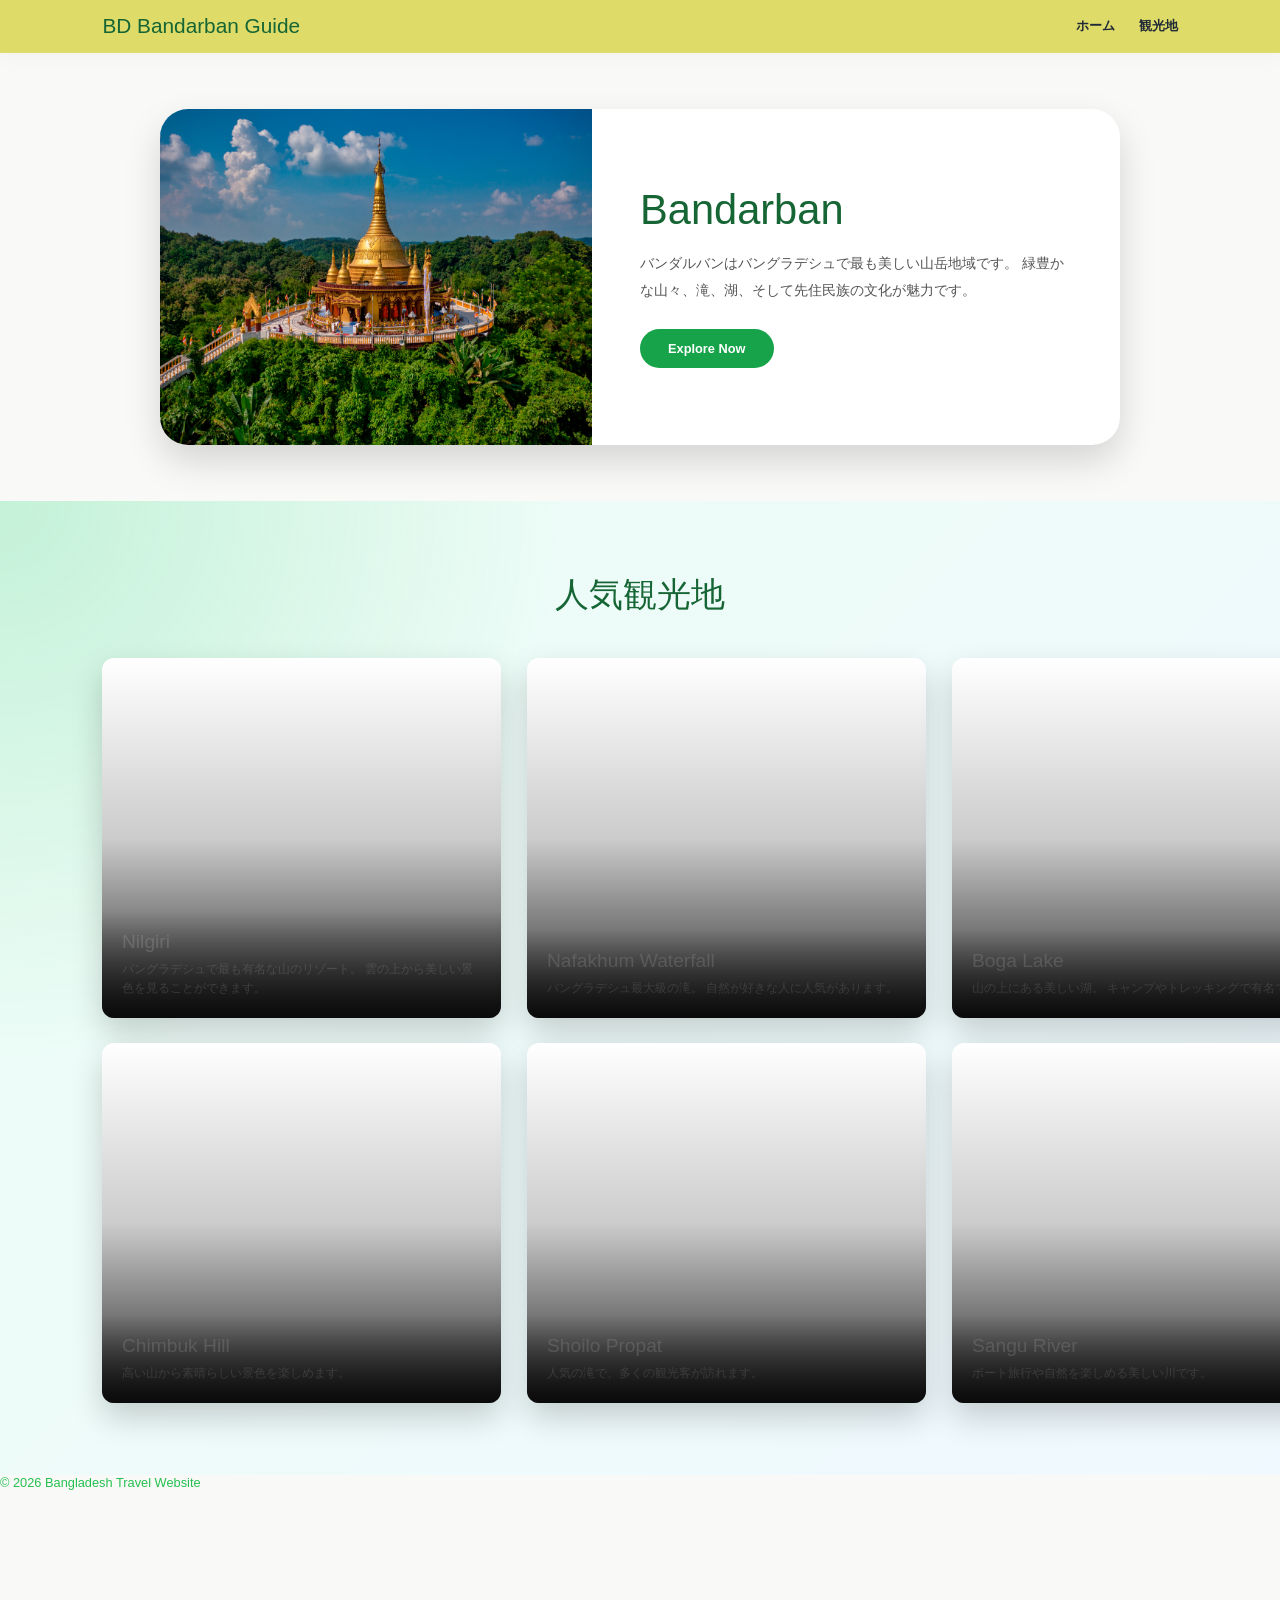
==== commit 2584cced: "everything fucked up" ====
--- a/bandarban.html
+++ b/bandarban.html
@@ -1,177 +1,177 @@
-<!DOCTYPE html>
-<html lang="ja">
-<head>
-    <meta charset="UTF-8">
-    <meta name="viewport" content="width=device-width, initial-scale=1.0">
-    <title>Bandarban Travel Guide</title>
-    <link rel="stylesheet" href="style.css">
-</head>
-<body>
-
-<!-- Navbar -->
-
-<nav>
-
-    <h2>BD Bandarban Guide</h2>
-
-    <ul>
-        <li><a href="index.html">ホーム</a></li>
-        <li><a href="#places">観光地</a></li>
-    </ul>
-
-</nav>
-
-<!-- Hero -->
-
-<section class="hero-card">
-
-    <img src="img/bandarban.jpg" alt="Bandarban">
-
-    <div class="hero-text">
-
-        <h1>Bandarban</h1>
-
-        <p>
-            バンダルバンはバングラデシュで最も美しい山岳地域です。
-            緑豊かな山々、滝、湖、そして先住民族の文化が魅力です。
-        </p>
-
-        <a href="#places" class="visit-btn">
-            Explore Now
-        </a>
-
-    </div>
-
-</section>
-
-<!-- Places -->
-
-<section class="place" id="places">
-
-    <h2>人気観光地</h2>
-
-    <div class="cards">
-
-        <!-- Nilgiri -->
-
-        <div class="card">
-
-            <img src="img/nilgiri.jpg">
-
-            <div class="card-body">
-
-                <h3>Nilgiri</h3>
-
-                <p>
-                    バングラデシュで最も有名な山のリゾート。
-                    雲の上から美しい景色を見ることができます。
-                </p>
-
-            </div>
-
-        </div>
-
-        <!-- Nafakhum -->
-
-        <div class="card">
-
-            <img src="img/nafakhum.jpg">
-
-            <div class="card-body">
-
-                <h3>Nafakhum Waterfall</h3>
-
-                <p>
-                    バングラデシュ最大級の滝。
-                    自然が好きな人に人気があります。
-                </p>
-
-            </div>
-
-        </div>
-
-        <!-- Boga Lake -->
-
-        <div class="card">
-
-            <img src="img/boga.jpg">
-
-            <div class="card-body">
-
-                <h3>Boga Lake</h3>
-
-                <p>
-                    山の上にある美しい湖。
-                    キャンプやトレッキングで有名です。
-                </p>
-
-            </div>
-
-        </div>
-
-        <!-- Chimbuk -->
-
-        <div class="card">
-
-            <img src="img/chimbuk.jpg">
-
-            <div class="card-body">
-
-                <h3>Chimbuk Hill</h3>
-
-                <p>
-                    高い山から素晴らしい景色を楽しめます。
-                </p>
-
-            </div>
-
-        </div>
-
-        <!-- Shoilo Propat -->
-
-        <div class="card">
-
-            <img src="img/shoilo-propat.jpg">
-
-            <div class="card-body">
-
-                <h3>Shoilo Propat</h3>
-
-                <p>
-                    人気の滝で、多くの観光客が訪れます。
-                </p>
-
-            </div>
-
-        </div>
-
-        <!-- Sangu River -->
-
-        <div class="card">
-
-            <img src="img/sangu.jpg">
-
-            <div class="card-body">
-
-                <h3>Sangu River</h3>
-
-                <p>
-                    ボート旅行や自然を楽しめる美しい川です。
-                </p>
-
-            </div>
-
-        </div>
-
-    </div>
-
-</section>
-
-<footer>
-
-    <p>© 2026 Bangladesh Travel Website</p>
-
-</footer>
-
-</body>
+<!DOCTYPE html>
+<html lang="ja">
+<head>
+    <meta charset="UTF-8">
+    <meta name="viewport" content="width=device-width, initial-scale=1.0">
+    <title>Bandarban Travel Guide</title>
+    <link rel="stylesheet" href="style.css">
+</head>
+<body>
+
+<!-- Navbar -->
+
+<nav>
+
+    <h2>BD Bandarban Guide</h2>
+
+    <ul>
+        <li><a href="index.html">ホーム</a></li>
+        <li><a href="#places">観光地</a></li>
+    </ul>
+
+</nav>
+
+<!-- Hero -->
+
+<section class="hero-card">
+
+    <img src="img/bandarban.jpg" alt="Bandarban">
+
+    <div class="hero-text">
+
+        <h1>Bandarban</h1>
+
+        <p>
+            バンダルバンはバングラデシュで最も美しい山岳地域です。
+            緑豊かな山々、滝、湖、そして先住民族の文化が魅力です。
+        </p>
+
+        <a href="#places" class="visit-btn">
+            Explore Now
+        </a>
+
+    </div>
+
+</section>
+
+<!-- Places -->
+
+<section class="place" id="places">
+
+    <h2>人気観光地</h2>
+
+    <div class="cards">
+
+        <!-- Nilgiri -->
+
+        <div class="card">
+
+            <img src="/img/nilgiri.jpg">
+
+            <div class="card-body">
+
+                <h3>Nilgiri</h3>
+
+                <p>
+                    バングラデシュで最も有名な山のリゾート。
+                    雲の上から美しい景色を見ることができます。
+                </p>
+
+            </div>
+
+        </div>
+
+        <!-- Nafakhum -->
+
+        <div class="card">
+
+            <img src="img/nafakhum.jpg">
+
+            <div class="card-body">
+
+                <h3>Nafakhum Waterfall</h3>
+
+                <p>
+                    バングラデシュ最大級の滝。
+                    自然が好きな人に人気があります。
+                </p>
+
+            </div>
+
+        </div>
+
+        <!-- Boga Lake -->
+
+        <div class="card">
+
+            <img src="img/boga.jpg">
+
+            <div class="card-body">
+
+                <h3>Boga Lake</h3>
+
+                <p>
+                    山の上にある美しい湖。
+                    キャンプやトレッキングで有名です。
+                </p>
+
+            </div>
+
+        </div>
+
+        <!-- Chimbuk -->
+
+        <div class="card">
+
+            <img src="img/chimbuk.jpg">
+
+            <div class="card-body">
+
+                <h3>Chimbuk Hill</h3>
+
+                <p>
+                    高い山から素晴らしい景色を楽しめます。
+                </p>
+
+            </div>
+
+        </div>
+
+        <!-- Shoilo Propat -->
+
+        <div class="card">
+
+            <img src="img/shoilo-propat.jpg">
+
+            <div class="card-body">
+
+                <h3>Shoilo Propat</h3>
+
+                <p>
+                    人気の滝で、多くの観光客が訪れます。
+                </p>
+
+            </div>
+
+        </div>
+
+        <!-- Sangu River -->
+
+        <div class="card">
+
+            <img src="img/sangu.jpg">
+
+            <div class="card-body">
+
+                <h3>Sangu River</h3>
+
+                <p>
+                    ボート旅行や自然を楽しめる美しい川です。
+                </p>
+
+            </div>
+
+        </div>
+
+    </div>
+
+</section>
+
+<footer>
+
+    <p>© 2026 Bangladesh Travel Website</p>
+
+</footer>
+
+</body>
 </html>
--- a/style.css
+++ b/style.css
@@ -1,1118 +1,1283 @@
-*{
-    margin:0;
-    padding:0;
-    box-sizing:border-box;
-    font-family:"Segoe UI",sans-serif;
-}
+/**
 
-html{
-    scroll-behavior:smooth;
+================= সাধারণ সেটিং ================= */
+body {
+  zoom: 80%;
+}
+* {
+  font: 1em sans-serif;
+}
+* {
+  margin: 0;
+  padding: 0;
+  box-sizing: border-box;
+  font-family: "Segoe UI", sans-serif;
+}
+/* সব জায়গার ফাঁকা জায়গা শূন্য */
+html {
+  scroll-behavior: smooth;
+}
+/* মেনুতে ক্লিক করলে নরম স্ক্রল */
+body {
+  background: hwb(80 97% 2%);
+  color: #24bf50;
+  overflow-x: hidden;
+}
+/* পাশে স্ক্রল বন্ধ */
+img {
+  max-width: 100%;
+}
+/* ছবি স্ক্রিনের বাইরে যাবে না */
+:root {
+  --w: 310px;
+}
+/* স্লাইডার কার্ডের চওড়া (মোবাইলে ছোট হবে) */
+/* ================= নেভবার ================= */
+nav {
+  width: 100%;
+  padding: 18px 8%;
+  display: flex;
+  justify-content: space-between;
+  align-items: center;
+  background: rgba(220, 216, 93, 0.92);
+  backdrop-filter: blur(12px);
+  position: sticky;
+  top: 0;
+  z-index: 1000;
+  box-shadow: 0 5px 20px rgba(158, 148, 148, 0.08);
+}
+nav h2 {
+  color: #166534;
+  font-size: 26px;
+}
+/* লোগো লেখা */
+nav ul {
+  list-style: none;
+  display: flex;
+  gap: 30px;
+}
+/* মেনু এক লাইনে */
+nav a {
+  text-decoration: none;
+  color: #1f2937;
+  font-weight: bold;
+}
+nav a:hover {
+  color: #16a34a;
+}
+/* ================= হিরো (প্রথম বড় ব্যানার) ================= */
+.hero {
+  min-height: 100vh;
+  padding: 80px 8%;
+  display: flex;
+  align-items: center;
+  justify-content: space-between;
+  background:
+    radial-gradient(circle at top left, #bbf7d0, transparent 35%),
+    linear-gradient(135deg, #fff, #ecfdf5);
+}
+.hero-left {
+  width: 50%;
+}
+/* বামে লেখা */
+.hero-left h1 {
+  font-size: 72px;
+  line-height: 1.1;
+  color: #111827;
+}
+.hero-left h1 span {
+  color: #16a34a;
+}
+.hero-left p {
+  margin-top: 25px;
+  font-size: 18px;
+  line-height: 1.8;
+  color: #555;
+}
+.hero-btn,
+.visit-btn {
+  display: inline-block;
+  background: #16a34a;
+  color: white;
+  text-decoration: none;
+  font-weight: bold;
+  transition: 0.3s;
+}
+/* দুই ধরনের বাটন একসাথে */
+.hero-btn {
+  margin-top: 35px;
+  padding: 15px 38px;
+  border-radius: 50px;
+}
+.visit-btn {
+  padding: 15px 35px;
+  border-radius: 40px;
+}
+.hero-btn:hover,
+.visit-btn:hover {
+  background: #15803d;
+  transform: translateY(-4px);
+}
+.hero-right {
+  width: 45%;
+  display: flex;
+  justify-content: center;
+  align-items: center;
+}
+/* ডানে ছবি */
+.hero-right img {
+  width: 430px;
+  height: 430px;
+  object-fit: cover;
+  border-radius: 50% 25% 50% 25%;
+  box-shadow: 0 25px 60px rgba(0, 0, 0, 0.25);
+  animation: floatImg 4s ease-in-out infinite;
+}
+@keyframes floatImg {
+  0%,
+  100% {
+    transform: translateY(0);
+  }
+  50% {
+    transform: translateY(-18px);
+  }
+}
+/* ছবি ওঠানামা */
+/* ================= সেকশনের সাধারণ মাপ ও শিরোনাম ================= */
+.about,
+.highlights,
+.place {
+  padding: 90px 8%;
+}
+.about,
+.about h2,
+.highlights h2,
+.place h2,
+.place h1 {
+  text-align: center;
+}
+.about h2,
+.highlights h2,
+.place h2,
+.place h1 {
+  font-size: 42px;
+  color: #166534;
+  margin-bottom: 50px;
+}
+/* ================= পরিচিতি + ৪টা তথ্য বক্স ================= */
+.about p {
+  max-width: 1000px;
+  margin: auto;
+  font-size: 22px;
+  line-height: 1.8;
+  color: #555;
+}
+.info-boxes {
+  margin-top: 80px;
+  display: grid;
+  grid-template-columns: repeat(4, 1fr);
+  gap: 35px;
+}
+.info-card {
+  background: #d9d37e;
+  padding: 30px;
+  border-radius: 20px;
+  box-shadow: 0 10px 25px rgba(0, 0, 0, 0.08);
+  transition: 0.4s;
+}
+.info-card:hover {
+  transform: translateY(-10px);
+  box-shadow: 0 18px 35px rgba(0, 0, 0, 0.18);
+}
+.info-card h4 {
+  color: #777;
+  margin-bottom: 12px;
+}
+.info-card p {
+  font-size: 22px;
+  font-weight: bold;
+  color: #166534;
+}
+/* ================= ハイライト গ্যালারি (বামে লেখা, ডানে ছবি) ================= */
+.gallery-section {
+  display: grid;
+  grid-template-columns: 1fr 1.5fr;
+  gap: 60px;
+  align-items: center;
+  max-width: 1250px;
+  margin: auto;
+  padding: 90px 5%;
+  background-color: #fff;
+}
+/* বামে লেখা, ডানে ছবি */
+.gallery-text h2 {
+  margin-bottom: 20px;
+  color: #b56f0e;
+  font-size: 48px;
+  text-align: left;
+}
+/* শিরোনাম */
+.gallery-text p {
+  margin-bottom: 20px;
+  color: #020202;
+  font-size: 17px;
+  line-height: 1.9;
+}
+/* বর্ণনা */
+.gallery-btn {
+  display: inline-block;
+  margin-top: 10px;
+  padding: 15px 45px;
+  border-radius: 6px;
+  background: linear-gradient(135deg, #22c55e, #15803d);
+  color: #ebe7e7;
+  text-decoration: none;
+  font-weight: 700;
+  transition: 0.3s;
+}
+/* গ্রেডিয়েন্ট বাটন */
+.gallery-btn:hover {
+  transform: translateY(-4px);
+  box-shadow: 0 12px 25px rgba(22, 163, 74, 0.35);
+}
+.gallery-grid {
+  display: flex;
+  gap: 12px;
+}
+/* দুই কলাম পাশাপাশি */
+.gallery-col {
+  flex: 1;
+  display: flex;
+  flex-direction: column;
+  gap: 12px;
+}
+/* প্রতি কলামে ছবি উপর-নিচে */
+.gallery-item {
+  position: relative;
+  display: block;
+  border-radius: 8px;
+  overflow: hidden;
+}
+/* ছোট গোল কোণ */
+.gallery-item img {
+  width: 100%;
+  height: 100%;
+  display: block;
+  object-fit: cover;
+  transition: 0.6s;
+}
+.gallery-item:hover img {
+  transform: scale(1.08);
+}
+/* হোভারে ছবি বড় */
+.gallery-item span {
+  position: absolute;
+  left: 0;
+  right: 0;
+  bottom: 0;
+  padding: 45px 16px 14px;
+  background: linear-gradient(transparent, rgba(0, 0, 0, 0.75));
+  color: #b19d9d;
+  font-size: 17px;
+  font-weight: 700;
+}
+/* ছবির নিচের নাম */
+.gallery-item.tall {
+  height: 420px;
+}
+/* লম্বা ছবি */
+.gallery-item.medium {
+  height: 300px;
+}
+/* মাঝারি ছবি */
+.gallery-item.short {
+  height: 220px;
+}
+/* ছোট ছবি */
+/* bangladesh border map */
+.main {
+  background: linear-gradient(135deg, #e0e0e0, #f5f5f5);
+  box-shadow: 0 12px 28px rgba(91, 15, 15, 0.1);
+  display: flex;
+  align-items: center;
+  padding: 30px 6%;
+  justify-content: center;
+  gap: 70px;
+}
+.img {
+  width: 170px;
+  height: 250px;
+  object-fit: cover;
+  border-radius: 20px;
+  box-shadow: 4px 4px 12px #aaa;
+  flex-shrink: 0;
+  margin-left: 10px;
+  /* gap: 30px; */
+}
+.hilt {
+  font-weight: initial;
+  text-align: left;
+}
+/* ================= কার্ড (খাবারের জন্য) ================= */
+.cards {
+  display: grid;
+  grid-template-columns: repeat(3, 1fr);
+  gap: 10px;
+}
+/* ৩ কলাম */
+.card {
+  /* position: relative; */
+  min-height: 260px;
+  background: #fff;
+  border-radius: 26px;
+  overflow: hidden;
+  text-decoration: none;
+  color: #111;
+  box-shadow: 0 12px 28px rgba(0, 0, 0, 0.1);
+  transition: 0.4s;
+  align-items: center;
+  padding-left: 499px;
+}
+.card:hover {
+  transform: translateY(-12px);
+  box-shadow: 0 22px 45px rgba(0, 0, 0, 0.2);
+}
+.card img {
+  width: 100%;
+  height: 260px;
+  display: block;
+  object-fit: cover;
+  transition: 0.5s;
+}
+.card:hover img {
+  transform: scale(1.08);
+}
+.card h3 {
+  text-align: center;
+  padding: 20px;
+  color: #f0f1f0;
+  font-size: 24px;
+}
+.card-body {
+  position: absolute;
+  left: 0;
+  right: 0;
+  bottom: 0;
+  padding: 25px;
+  background: linear-gradient(transparent, rgba(0, 0, 0, 0.75));
+  color: #fff;
+}
+/* ছবির উপরের লেখা */
+.card-body h3 {
+  color: #fff;
+  font-size: 24px;
+  margin-bottom: 8px;
+  padding: 0;
+  text-align: left;
+}
+.card-body p {
+  color: #e5e7eb;
+  font-size: 15px;
+  line-height: 1.6;
+}
+/* ================= খেলার কার্ড (ফিকে বক্স + আউটলাইন বাটন) ================= */
+/* ================= খেলার কার্ড (ফিকে বক্স + আউটলাইন বাটন) ================= */
+.sport-cards {
+  display: grid;
+  grid-template-columns: repeat(4, 1fr);
+  gap: 25px;
+} /* ল্যাপটপে ৪ কলাম */
+.sport-card {
+  display: flex;
+  flex-direction: column;
+  padding: 25px;
+  background: #f0f5f2;
+  border-radius: 28px;
+  transition: 0.4s;
+  height: 700px;
+}
+.sport-card:hover {
+  transform: translateY(-8px);
+  box-shadow: 0 18px 35px rgba(22, 101, 52, 0.15);
+}
+.sport-img {
+  height: 170px;
+  margin-bottom: 25px;
+  border-radius: 20px;
+  overflow: hidden;
+} /* গোল কোণের ছবির বক্স */
+.sport-img img {
+  width: 100%;
+  height: 100%;
+  object-fit: cover;
+  transition: 0.5s;
+}
+.sport-card:hover .sport-img img {
+  transform: scale(1.08);
+}
+.sport-card h3 {
+  margin-bottom: 15px;
+  color: #14532d;
+  font-size: 26px;
+  font-weight: 600;
+} /* শিরোনাম */
+.sport-card p {
+  flex-grow: 1;
+  margin-bottom: 25px;
+  color: #444;
+  font-size: 15px;
+  line-height: 1.7;
+} /* বর্ণনা (বাটন সবসময় নিচে থাকে) */
+.sport-btn {
+  align-self: center;
+  padding: 11px 32px;
+  border: 1.5px solid #16a34a;
+  border-radius: 50px;
+  background: #fff;
+  color: #16a34a;
+  text-decoration: none;
+  font-size: 14px;
+  font-weight: 600;
+  transition: 0.3s;
+} /* আউটলাইন বাটন */
+.sport-btn:hover {
+  background: #16a34a;
+  color: #fff;
 }
 
-body{
-    background:#f8fafc;
-    color:#1f2937;
-    overflow-x:hidden;
+/* ট্যাবলেট (৯৯২px বা কম): ২ কলাম */
+@media (max-width: 992px) {
+  .sport-cards {
+    grid-template-columns: repeat(2, 1fr);
+  }
 }
 
-/* NAVBAR */
+/* মোবাইল (৭৬৮px বা কম): ১ কলাম */
+@media (max-width: 768px) {
+  .sport-cards {
+    grid-template-columns: 1fr;
+  }
+  .sport-card {
+    padding: 20px;
+  }
+  .sport-img {
+    height: 200px;
+  }
+  .sport-card h3 {
+    font-size: 24px;
+  }
+}
 
-nav{
-    width:100%;
-    padding:18px 8%;
-    display:flex;
-    justify-content:space-between;
-    align-items:center;
-    background:rgba(255,255,255,.92);
-    backdrop-filter:blur(12px);
-    position:sticky;
-    top:0;
-    z-index:1000;
-    box-shadow:0 5px 20px rgba(0,0,0,.08);
-}
+/* খুব ছোট ফোন (৪০০px বা কম) */
+@media (max-width: 400px) {
+  .sport-card h3 {
+    font-size: 22px;
+  }
+  .sport-card p {
+    font-size: 14px;
+  }
+}
+/* ================= খাবার সেকশন (সবুজ ব্যাকগ্রাউন্ড + স্লাইড অ্যানিমেশন) ================= */
+.place {
+  background:
+    radial-gradient(
+      circle at top left,
+      rgba(34, 197, 94, 0.2),
+      transparent 35%
+    ),
+    linear-gradient(135deg, #ecfdf5, #f0f9ff);
+}
+.place .cards {
+  gap: 32px;
+}
+.place .card {
+  height: 450px;
+  border-radius: 15px;
+  box-shadow: 0 18px 40px rgba(0, 0, 0, 0.18);
+  opacity: 0;
+  transition: 0.5s;
+  padding-bottom: 50px;
+}
+.place .card:nth-child(odd) {
+  animation: slideLeft 1s ease forwards;
+}
+/* বেজোড় কার্ড বাম থেকে আসে */
+.place .card:nth-child(even) {
+  animation: slideRight 1s ease forwards;
+}
+/* জোড় কার্ড ডান থেকে আসে */
+.place .card:nth-child(1) {
+  animation-delay: 0.2s;
+}
+.place .card:nth-child(2) {
+  animation-delay: 0.5s;
+}
+.place .card:nth-child(3) {
+  animation-delay: 0.8s;
+}
+.place .card:nth-child(4) {
+  animation-delay: 1.1s;
+}
+.place .card:nth-child(5) {
+  animation-delay: 1.4s;
+}
+.place .card:nth-child(6) {
+  animation-delay: 1.7s;
+}
+.place .card img {
+  height: 100%;
+  transition: 0.7s;
+}
+.place .card::after {
+  content: "";
+  position: absolute;
+  inset: 0;
+  background: linear-gradient(
+    to top,
+    rgba(0, 0, 0, 0.85),
+    rgba(0, 0, 0, 0.2),
+    transparent
+  );
+}
+/* ছবির নিচে কালো ছায়া */
+.place .card > h3 {
+  position: absolute;
+  left: 0;
+  right: 0;
+  bottom: 0;
+  z-index: 2;
+  color: #fff;
+}
+/* খাবারের নাম ছবির উপরে */
+.place .card:hover {
+  transform: translateY(-15px) scale(1.04);
+  box-shadow: 0 28px 60px rgba(22, 163, 74, 0.35);
+}
+.place .card:hover img {
+  transform: scale(1.15);
+}
+@keyframes slideLeft {
+  from {
+    opacity: 0;
+    transform: translateX(-120px) scale(0.95);
+  }
+  to {
+    opacity: 1;
+    transform: none;
+  }
+}
+@keyframes slideRight {
+  from {
+    opacity: 0;
+    transform: translateX(120px) scale(0.95);
+  }
+  to {
+    opacity: 1;
+    transform: none;
+  }
+}
+/* ================= ডিটেইল পেজ (dhaka.html, cox.html ইত্যাদি) ================= */
+.banner {
+  text-align: center;
+  padding: 70px 20px 40px;
+}
+.banner h1 {
+  font-size: 50px;
+  color: #166534;
+  margin-bottom: 15px;
+}
+.banner p {
+  color: #666;
+  font-size: 18px;
+}
+.hero-card {
+  width: 90%;
+  max-width: 1200px;
+  margin: 70px auto;
+  display: flex;
+  align-items: center;
+  background: #fff;
+  border-radius: 35px;
+  overflow: hidden;
+  box-shadow: 0 20px 45px rgba(0, 0, 0, 0.15);
+}
+.hero-card img {
+  width: 45%;
+  height: 420px;
+  object-fit: cover;
+}
+.hero-text {
+  width: 55%;
+  padding: 60px;
+}
+.hero-text h1 {
+  font-size: 52px;
+  color: #166534;
+  margin-bottom: 20px;
+}
+.hero-text p {
+  font-size: 18px;
+  line-height: 1.9;
+  color: #555;
+  margin-bottom: 30px;
+}
+.dhaka-cards,
+.cox-cards {
+  width: 90%;
+  max-width: 1200px;
+  margin: 60px auto;
+  display: flex;
+  flex-direction: column;
+  gap: 35px;
+}
+/* কার্ড উপর-নিচে */
+.dhaka-card,
+.cox-card {
+  display: flex;
+  align-items: center;
+  background: #fff;
+  border-radius: 25px;
+  overflow: hidden;
+  box-shadow: 0 15px 35px rgba(0, 0, 0, 0.12);
+  transition: 0.4s;
+}
+.dhaka-card:nth-child(even),
+.cox-card:nth-child(even) {
+  flex-direction: row-reverse;
+}
+/* জোড় কার্ডে ছবি ডানে */
+.cox-card:hover {
+  transform: translateY(-10px);
+  box-shadow: 0 20px 45px rgba(0, 0, 0, 0.18);
+}
+.dhaka-card img,
+.cox-card img {
+  width: 42%;
+  height: 270px;
+  object-fit: cover;
+}
+.card-content,
+.cox-content {
+  width: 58%;
+  padding: 40px;
+}
+.card-content h3,
+.cox-content h3 {
+  font-size: 30px;
+  color: #166534;
+  margin-bottom: 15px;
+}
+.cox-content p {
+  font-size: 17px;
+  line-height: 1.8;
+  color: #555;
+}
+/* ================= দুই স্লাইডারের সাধারণ স্টাইল (বিশ্ববিদ্যালয় + ঐতিহ্য) ================= */
+.heritage-slider-section,
+.university-section {
+  padding: 100px 7%;
+  overflow: hidden;
+}
+.heritage-slider-section {
+  background:
+    radial-gradient(
+      circle at top left,
+      rgba(34, 197, 94, 0.18),
+      transparent 35%
+    ),
+    linear-gradient(135deg, #f8fff9, #effaf4, #f8fafc);
+}
+.university-section {
+  background:
+    radial-gradient(
+      circle at top left,
+      rgba(16, 185, 129, 0.16),
+      transparent 35%
+    ),
+    linear-gradient(135deg, #f0fdf4, #f8fafc, #ecfdf5);
+}
+/* শিরোনাম অংশ */
+.heritage-slider-heading,
+.university-heading {
+  max-width: 850px;
+  margin: 0 auto 50px;
+  text-align: center;
+}
+.heritage-slider-heading span,
+.university-heading span {
+  display: inline-block;
+  padding: 9px 22px;
+  margin-bottom: 16px;
+  border-radius: 50px;
+  background: #dcfce7;
+  color: #15803d;
+  font-size: 15px;
+  font-weight: 700;
+  letter-spacing: 1px;
+}
+.heritage-slider-heading h2,
+.university-heading h2 {
+  margin-bottom: 15px;
+  color: #064e3b;
+  font-size: 42px;
+}
+.heritage-slider-heading p,
+.university-heading p {
+  color: #64748b;
+  font-size: 17px;
+  line-height: 1.8;
+}
+/* পাশে স্ক্রল হওয়া লাইন */
+.heritage-slider,
+.university-slider {
+  display: flex;
+  gap: 25px;
+  overflow-x: auto;
+  padding: 15px 8px 35px;
+  scroll-snap-type: x mandatory;
+  scroll-behavior: smooth;
+}
+.heritage-slider::-webkit-scrollbar,
+.university-slider::-webkit-scrollbar {
+  height: 10px;
+}
+.heritage-slider::-webkit-scrollbar-track,
+.university-slider::-webkit-scrollbar-track {
+  background: #d1fae5;
+  border-radius: 30px;
+}
+.heritage-slider::-webkit-scrollbar-thumb,
+.university-slider::-webkit-scrollbar-thumb {
+  background: linear-gradient(90deg, #059669, #22c55e);
+  border-radius: 30px;
+}
+/* স্লাইডারের কার্ড (চওড়া --w থেকে আসে) */
+.heritage-slide-card,
+.university-card {
+  min-width: var(--w);
+  max-width: var(--w);
+  flex-shrink: 0;
+  overflow: hidden;
+  background: #fff;
+  border-radius: 22px;
+  scroll-snap-align: start;
+  box-shadow: 0 12px 35px rgba(15, 23, 42, 0.14);
+  transition: 0.45s;
+}
+.heritage-slide-card:hover,
+.university-card:hover {
+  transform: translateY(-12px);
+  box-shadow: 0 25px 55px rgba(5, 150, 105, 0.25);
+}
+/* ================= ঐতিহ্য কার্ডের ভেতর ================= */
+.heritage-slide-card img {
+  width: 100%;
+  height: 220px;
+  display: block;
+  object-fit: cover;
+  transition: 0.7s;
+}
+.heritage-slide-card:hover img {
+  transform: scale(1.12);
+}
+.heritage-slide-text {
+  padding: 18px;
+}
+.heritage-slide-text h3 {
+  margin-bottom: 8px;
+  color: #14532d;
+  font-size: 24px;
+}
+.heritage-slide-text p {
+  color: #666;
+  font-size: 14px;
+  line-height: 1.7;
+}
+/* ================= বিশ্ববিদ্যালয় কার্ডের ভেতর ================= */
+.university-image {
+  position: relative;
+  height: 215px;
+  overflow: hidden;
+}
+.university-image img {
+  width: 100%;
+  height: 100%;
+  display: block;
+  object-fit: cover;
+  transition: 0.7s;
+}
+.university-card:hover .university-image img {
+  transform: scale(1.12);
+}
+.university-number {
+  position: absolute;
+  top: 16px;
+  left: 16px;
+  width: 42px;
+  height: 42px;
+  display: flex;
+  align-items: center;
+  justify-content: center;
+  border-radius: 12px;
+  background: #059669;
+  color: #fff;
+  font-size: 15px;
+  font-weight: 800;
+}
+/* বাম কোণের নম্বর */
+.university-type {
+  position: absolute;
+  top: 17px;
+  right: 16px;
+  padding: 7px 14px;
+  border-radius: 30px;
+  color: #fff;
+  font-size: 12px;
+  font-weight: 700;
+}
+/* ডান কোণের Public/Private */
+.university-type.public {
+  background: #2563eb;
+}
+.university-type.private {
+  background: #7c3aed;
+}
+.university-content {
+  padding: 24px;
+}
+.university-content h3 {
+  min-height: 56px;
+  margin-bottom: 10px;
+  color: #064e3b;
+  font-size: 21px;
+  line-height: 1.3;
+}
+.university-japanese {
+  min-height: 52px;
+  margin-bottom: 14px;
+  color: #64748b;
+  font-size: 14px;
+  line-height: 1.7;
+}
+.university-location {
+  margin-bottom: 20px;
+  color: #15803d;
+  font-size: 14px;
+  font-weight: 700;
+}
+.university-button {
+  width: 100%;
+  display: inline-flex;
+  justify-content: center;
+  padding: 13px 18px;
+  border: 2px solid #059669;
+  border-radius: 12px;
+  background: #059669;
+  color: #fff;
+  text-decoration: none;
+  font-size: 14px;
+  font-weight: 700;
+  transition: 0.35s;
+}
+.university-button:hover {
+  background: transparent;
+  color: #059669;
+}
+/* ================= ফুটার ================= */
+.site-footer {
+  background: #fff;
+  margin-top: 60px;
+  padding: 0 3% 25px;
+}
+.footer-art-wrap {
+  position: relative;
+  height: 150px;
+  border-bottom: 3px solid #166534;
+}
+/* সবুজ লাইন + ছবির জায়গা */
+.footer-art {
+  position: absolute;
+  bottom: 0;
+  width: 300px;
+  height: auto;
+}
+/* ছবি লাইনের উপরে বসে */
+.footer-art.left {
+  left: 0;
+}
+/* গাছ বামে */
+.footer-art.right {
+  right: 0;
+}
+/* স্মৃতিসৌধ ডানে */
+.site-footer p {
+  text-align: center;
+  color: #555;
+  font-size: 14px;
+  line-height: 1.8;
+  padding: 18px 10px 0;
+}
+/* ================= রেসপন্সিভ ================= */
+/* ট্যাবলেট (৯৯২px বা কম) */
+@media (max-width: 992px) {
+  nav {
+    padding: 15px 4%;
+  }
+  nav h2 {
+    font-size: 22px;
+  }
+  nav ul {
+    gap: 16px;
+  }
+  nav a {
+    font-size: 14px;
+  }
+  .hero {
+    padding: 60px 5%;
+    gap: 30px;
+  }
+  .hero-left h1 {
+    font-size: 52px;
+  }
+  .hero-right img {
+    width: 100%;
+    max-width: 340px;
+    height: auto;
+    aspect-ratio: 1;
+  }
+  .about,
+  .highlights,
+  .place {
+    padding: 70px 5%;
+  }
+  .about h2,
+  .highlights h2,
+  .place h2,
+  .place h1 {
+    font-size: 34px;
+  }
+  .info-boxes,
+  .cards,
+  .sport-cards {
+    grid-template-columns: repeat(2, 1fr);
+  }
+  /* ২ কলাম */
+  .gallery-section {
+    grid-template-columns: 1fr;
+    gap: 40px;
+    padding: 70px 5%;
+  }
+  /* গ্যালারি: লেখা উপরে, ছবি নিচে */
+  .gallery-text h2 {
+    font-size: 36px;
+  }
+  .hero-text {
+    padding: 40px;
+  }
+  .hero-text h1 {
+    font-size: 40px;
+  }
+  .heritage-slider-section,
+  .university-section {
+    padding: 80px 5%;
+  }
+}
+/* মোবাইল (৭৬৮px বা কম) */
+@media (max-width: 768px) {
+  :root {
+    --w: 270px;
+  }
+  nav {
+    flex-direction: column;
+    gap: 10px;
+    padding: 12px 4%;
+  }
+  /* লোগো উপরে, মেনু নিচে */
+  nav h2 {
+    font-size: 20px;
+  }
+  nav ul {
+    flex-wrap: wrap;
+    justify-content: center;
+    gap: 8px 16px;
+  }
+  nav a {
+    font-size: 13px;
+  }
+  .hero {
+    flex-direction: column-reverse;
+    text-align: center;
+    min-height: auto;
+    padding: 40px 5% 60px;
+  }
+  /* ছবি উপরে, লেখা নিচে */
+  .hero-left,
+  .hero-right {
+    width: 100%;
+  }
+  .hero-left h1 {
+    font-size: 38px;
+  }
+  .hero-left p {
+    font-size: 16px;
+  }
+  .hero-right img {
+    max-width: 260px;
+  }
+  .about,
+  .highlights,
+  .place {
+    padding: 55px 5%;
+  }
+  .about h2,
+  .highlights h2,
+  .place h2,
+  .place h1 {
+    font-size: 28px;
+    margin-bottom: 30px;
+  }
+  .about p {
+    font-size: 16px;
+  }
+  .info-boxes,
+  .cards,
+  .sport-cards {
+    grid-template-columns: 1fr;
+  }
+  /* ১ কলাম */
+  .gallery-section {
+    padding: 55px 5%;
+  }
+  /* গ্যালারি ছোট */
+  .gallery-text h2 {
+    font-size: 40px;
+  }
+  .gallery-text p {
+    font-size: 20px;
+  }
+  .gallery-item.tall {
+    height: 280px;
+  }
+  .gallery-item.medium {
+    height: 210px;
+  }
+  .gallery-item.short {
+    height: 160px;
+  }
+  .gallery-item span {
+    font-size: 15px;
+  }
+  .sport-card {
+    padding: 20px;
+  }
+  .sport-img {
+    height: 200px;
+  }
+  .sport-card h3 {
+    font-size: 24px;
+  }
+  .banner {
+    padding: 50px 5% 30px;
+  }
+  .banner h1 {
+    font-size: 32px;
+  }
+  .banner p {
+    font-size: 16px;
+  }
+  .hero-card,
+  .dhaka-card,
+  .cox-card,
+  .dhaka-card:nth-child(even),
+  .cox-card:nth-child(even) {
+    flex-direction: column;
+  }
+  /* ছবি উপরে, লেখা নিচে */
+  .hero-card {
+    margin: 40px auto;
+  }
+  .hero-card img,
+  .dhaka-card img,
+  .cox-card img {
+    width: 100%;
+    height: 240px;
+  }
+  .hero-text,
+  .card-content,
+  .cox-content {
+    width: 100%;
+    padding: 25px;
+  }
+  .hero-text {
+    padding: 30px;
+  }
+  .hero-text h1 {
+    font-size: 32px;
+  }
+  .hero-text p {
+    font-size: 16px;
+  }
+  .card-content h3,
+  .cox-content h3 {
+    font-size: 24px;
+  }
+  .heritage-slider-section,
+  .university-section {
+    padding: 60px 5%;
+  }
+  .heritage-slider-heading h2,
+  .university-heading h2 {
+    font-size: 30px;
+  }
+  .university-image {
+    height: 200px;
+  }
+  .footer-art-wrap {
+    height: 120px;
+  }
+  /* ফুটারের ছবি ছোট */
+  .footer-art {
+    width: 220px;
+  }
+  .site-footer p {
+    font-size: 13px;
+  }
+}
+/* খুব ছোট ফোন (৪০০px বা কম) */
+@media (max-width: 400px) {
+  :root {
+    --w: 240px;
+  }
+  nav h2 {
+    font-size: 18px;
+  }
+  nav ul {
+    gap: 6px 12px;
+  }
+  nav a {
+    font-size: 12px;
+  }
+  .hero-left h1 {
+    font-size: 32px;
+  }
+  .hero-left p {
+    font-size: 15px;
+  }
+  .hero-btn {
+    padding: 13px 30px;
+  }
+  .hero-right img {
+    max-width: 220px;
+  }
+  .about h2,
+  .highlights h2,
+  .place h2,
+  .place h1 {
+    font-size: 25px;
+  }
+  .info-card {
+    padding: 22px;
+  }
+  .gallery-grid,
+  .gallery-col {
+    gap: 8px;
+  }
+  /* গ্যালারি আরও ছোট */
+  .gallery-item.tall {
+    height: 220px;
+  }
+  .gallery-item.medium {
+    height: 170px;
+  }
+  .gallery-item.short {
+    height: 130px;
+  }
+  .gallery-item span {
+    padding: 30px 10px 10px;
+    font-size: 13px;
+  }
+  .sport-card h3 {
+    font-size: 22px;
+  }
+  .sport-card p {
+    font-size: 14px;
+  }
+  .hero-card img,
+  .dhaka-card img,
+  .cox-card img {
+    height: 200px;
+  }
+  .hero-text {
+    padding: 22px;
+  }
+  .hero-text h1 {
+    font-size: 26px;
+  }
+  .card-content,
+  .cox-content {
+    padding: 20px;
+  }
+  .heritage-slider-heading h2,
+  .university-heading h2 {
+    font-size: 26px;
+  }
+  .heritage-slider-heading p,
+  .university-heading p {
+    font-size: 15px;
+  }
+  .footer-art-wrap {
+    height: 90px;
+  }
+  /* ফুটারের ছবি আরও ছোট */
+  .footer-art {
+    width: 150px;
+  }
+  .site-footer p {
+    font-size: 12px;
+  }
+}
+/* =========================================*
 
-nav h2{
-    color:#166534;
-    font-size:26px;
-}
+  MOBILE*
 
-nav ul{
-    list-style:none;
-    display:flex;
-    gap:30px;
-}
+*========================================= */
+@media (max-width: 768px) {
+  .three-card-section {
+    width: 94%;
+    grid-template-columns: 1fr;
+    gap: 22px;
+    padding: 20px;
+  }
+  .three-card {
+    min-height: auto;
+  }
+  .three-card img {
+    height: 250px;
+  }
+  .three-card-content {
+    padding: 24px;
+  }
+  .three-card-content h3 {
+    font-size: 22px;
+  }
+}
+/* =========================================*
 
-nav a{
-    text-decoration:none;
-    color:#1f2937;
-    font-weight:bold;
-}
+  ছোট MOBILE*
 
-nav a:hover{
-    color:#16a34a;
-}
-
-/* HERO */
-
-.hero{
-    min-height:100vh;
-    padding:80px 8%;
-    display:flex;
-    align-items:center;
-    justify-content:space-between;
-    background:
-    radial-gradient(circle at top left,#bbf7d0,transparent 35%),
-    linear-gradient(135deg,#ffffff,#ecfdf5);
-}
-
-.hero-left{
-    width:50%;
-}
-
-.hero-left h1{
-    font-size:72px;
-    line-height:1.1;
-    color:#111827;
-}
-
-.hero-left h1 span{
-    color:#16a34a;
-}
-
-.hero-left p{
-    margin-top:25px;
-    font-size:18px;
-    line-height:1.8;
-    color:#555;
-}
-
-.hero-btn{
-    display:inline-block;
-    margin-top:35px;
-    padding:15px 38px;
-    background:#16a34a;
-    color:white;
-    text-decoration:none;
-    border-radius:50px;
-    font-weight:bold;
-    transition:.3s;
-}
-
-.hero-btn:hover{
-    background:#15803d;
-    transform:translateY(-4px);
-}
-
-/* HERO IMAGE MAP STYLE */
-
-.hero-right{
-    width:50%;
-    display:flex;
-    justify-content:center;
-    align-items:center;
-}
-
-.hero-right{
-    width:45%;
-    display:flex;
-    justify-content:center;
-}
-
-.hero-right img{
-    width:430px;
-    height:430px;
-    object-fit:cover;
-    border-radius:50% 25% 50% 25%;
-    box-shadow:0 25px 60px rgba(0,0,0,0.25);
-    animation:floatImg 4s ease-in-out infinite;
-}
-
-@keyframes floatImg{
-    0%{ transform:translateY(0); }
-    50%{ transform:translateY(-18px); }
-    100%{ transform:translateY(0); }
-}
-@keyframes float{
-    0%{
-        transform:translateY(0);
-    }
-
-    50%{
-        transform:translateY(-15px);
-    }
-
-    100%{
-        transform:translateY(0);
-    }
-}
-/* ABOUT */
-
-.about{
-    padding:90px 8%;
-    text-align:center;
-}
-
-.about h2{
-    font-size:42px;
-    color:#166534;
-    margin-bottom:20px;
-}
-
-.about p{
-    max-width:900px;
-    margin:auto;
-    font-size:18px;
-    line-height:1.8;
-    color:#555;
-}
-
-/* INFO BOX */
-
-.info-boxes{
-    margin-top:50px;
-    display:grid;
-    grid-template-columns:repeat(4,1fr);
-    gap:25px;
-}
-
-.info-card{
-    background:white;
-    padding:30px;
-    border-radius:20px;
-    box-shadow:0 10px 25px rgba(0,0,0,.08);
-    transition:.4s;
-}
-
-.info-card:hover{
-    transform:translateY(-10px);
-    box-shadow:0 18px 35px rgba(0,0,0,.18);
-}
-
-.info-card h4{
-    color:#777;
-    margin-bottom:12px;
-}
-
-.info-card p{
-    font-size:22px;
-    font-weight:bold;
-    color:#166534;
-}
-
-/* HIGHLIGHTS */
-
-.highlights{
-    padding:90px 8%;
-}
-
-.highlights h2{
-    text-align:center;
-    font-size:42px;
-    color:#166534;
-    margin-bottom:50px;
-}
-/* MAIN CARDS */
-
-.cards{
-    display:grid;
-    grid-template-columns:repeat(3,1fr);
-    gap:30px;
-}
-
-.card{
-    background:white;
-    border-radius:25px;
-    overflow:hidden;
-    text-decoration:none;
-    color:#111;
-    box-shadow:0 12px 28px rgba(0,0,0,.10);
-    transition:.4s;
-}
-
-.card:hover{
-    transform:translateY(-12px);
-    box-shadow:0 22px 45px rgba(0,0,0,.20);
-}
-
-.card img{
-    width:100%;
-    height:230px;
-    object-fit:cover;
-    transition:.5s;
-}
-
-.card:hover img{
-    transform:scale(1.08);
-}
-
-.card h3{
-    text-align:center;
-    padding:20px;
-    color:#166534;
-    font-size:24px;
-}
-
-/* SPORTS FOOD PLACE */
-
-.place{
-    padding:90px 8%;
-}
-
-.place h2,
-.place h1{
-    text-align:center;
-    font-size:42px;
-    color:#166534;
-    margin-bottom:50px;
-}
-
-/* BANNER */
-
-.banner{
-    text-align:center;
-    padding:70px 20px 40px;
-}
-
-.banner h1{
-    font-size:50px;
-    color:#166534;
-    margin-bottom:15px;
-}
-
-.banner p{
-    color:#666;
-    font-size:18px;
-}
-/* ========================= */
-/* DETAIL PAGES */
-/* ========================= */
-
-.hero-card{
-    width:90%;
-    max-width:1200px;
-    margin:70px auto;
-    display:flex;
-    align-items:center;
-    background:#fff;
-    border-radius:35px;
-    overflow:hidden;
-    box-shadow:0 20px 45px rgba(0,0,0,.15);
-}
-
-.hero-card img{
-    width:45%;
-    height:420px;
-    object-fit:cover;
-}
-
-.hero-text{
-    width:55%;
-    padding:60px;
-}
-
-.hero-text h1{
-    font-size:52px;
-    color:#166534;
-    margin-bottom:20px;
-}
-
-.hero-text p{
-    font-size:18px;
-    line-height:1.9;
-    color:#555;
-    margin-bottom:30px;
-}
-
-.visit-btn{
-    display:inline-block;
-    background:#16a34a;
-    color:#fff;
-    padding:15px 35px;
-    border-radius:40px;
-    text-decoration:none;
-    font-weight:bold;
-    transition:.3s;
-}
-
-.visit-btn:hover{
-    background:#15803d;
-    transform:translateY(-5px);
-}
-
-/* ========================= */
-/* PLACE CARDS */
-/* ========================= */
-
-.cox-cards{
-    display:flex;
-    flex-direction:column;
-    gap:35px;
-    width:90%;
-    margin:auto;
-}
-
-.cox-card{
-    display:flex;
-    align-items:center;
-    background:#fff;
-    border-radius:25px;
-    overflow:hidden;
-    box-shadow:0 10px 25px rgba(0,0,0,.12);
-    transition:.4s;
-}
-
-.cox-card:nth-child(even){
-    flex-direction:row-reverse;
-}
-
-.cox-card:hover{
-    transform:translateY(-10px);
-    box-shadow:0 20px 45px rgba(0,0,0,.18);
-}
-
-.cox-card img{
-    width:42%;
-    height:280px;
-    object-fit:cover;
-    transition:.5s;
-}
-
-.cox-card:hover img{
-    transform:scale(1.06);
-}
-
-.cox-content{
-    width:58%;
-    padding:35px;
-}
-
-.cox-content h3{
-    font-size:30px;
-    color:#166534;
-    margin-bottom:15px;
-}
-
-.cox-content p{
-    font-size:17px;
-    line-height:1.8;
-    color:#555;
-}
-.dhaka-cards,
-.cox-cards{
-    width:90%;
-    max-width:1200px;
-    margin:60px auto;
-    display:flex;
-    flex-direction:column;
-    gap:35px;
-}
-
-.dhaka-card,
-.cox-card{
-    display:flex;
-    align-items:center;
-    background:white;
-    border-radius:25px;
-    overflow:hidden;
-    box-shadow:0 15px 35px rgba(0,0,0,.12);
-    transition:.4s;
-}
-
-.dhaka-card:nth-child(even),
-.cox-card:nth-child(even){
-    flex-direction:row-reverse;
-}
-
-.dhaka-card img,
-.cox-card img{
-    width:42%;
-    height:270px;
-    object-fit:cover;
-}
-
-.card-content,
-.cox-content{
-    width:58%;
-    padding:40px;
-}
-
-.card-content h3,
-.cox-content h3{
-    font-size:30px;
-    color:#166534;
-    margin-bottom:15px;
-}
-.card{
-    position:relative;
-    border-radius:26px;
-    overflow:hidden;
-    min-height:260px;
-}
-
-.card img{
-    width:100%;
-    height:260px;
-    object-fit:cover;
-    display:block;
-}
-
-.card-body{
-    position:absolute;
-    left:0;
-    right:0;
-    bottom:0;
-    padding:25px;
-    background:linear-gradient(transparent, rgba(0,0,0,.75));
-    color:white;
-}
-
-.card-body h3{
-    color:white;
-    font-size:24px;
-    margin-bottom:8px;
-}
-
-.card-body p{
-    color:#e5e7eb;
-    font-size:15px;
-    line-height:1.6;
-}
-/* ===============================
-   BANDARBAN PREMIUM DESIGN
-================================ */
-
-.place{
-    background:
-    radial-gradient(circle at top left, rgba(34,197,94,.20), transparent 35%),
-    linear-gradient(135deg,#ecfdf5,#f0f9ff);
-}
-
-.place .cards{
-    display:grid;
-    grid-template-columns:repeat(3,1fr);
-    gap:32px;
-}
-
-.place .card{
-    position:relative;
-    height:285px;
-    border-radius:30px;
-    overflow:hidden;
-    box-shadow:0 18px 40px rgba(0,0,0,.18);
-    opacity:0;
-    transition:.5s;
-}
-
-/* ডানে-বামে Animation */
-
-.place .card:nth-child(odd){
-    animation:slideLeft 1s ease forwards;
-}
-
-.place .card:nth-child(even){
-    animation:slideRight 1s ease forwards;
-}
-
-/* একটার পর একটা */
-
-.place .card:nth-child(1){ animation-delay:.2s; }
-.place .card:nth-child(2){ animation-delay:.5s; }
-.place .card:nth-child(3){ animation-delay:.8s; }
-.place .card:nth-child(4){ animation-delay:1.1s; }
-.place .card:nth-child(5){ animation-delay:1.4s; }
-.place .card:nth-child(6){ animation-delay:1.7s; }
-
-.place .card img{
-    width:100%;
-    height:100%;
-    object-fit:cover;
-    transition:.7s;
-}
-
-.place .card::after{
-    content:"";
-    position:absolute;
-    inset:0;
-    background:linear-gradient(to top,rgba(0,0,0,.85),rgba(0,0,0,.20),transparent);
-}
-
-.place .card-body{
-    position:absolute;
-    left:0;
-    right:0;
-    bottom:0;
-    z-index:2;
-    padding:25px;
-    color:white;
-}
-
-.place .card-body h3{
-    color:white;
-    font-size:26px;
-    margin-bottom:8px;
-}
-
-.place .card-body p{
-    color:#e5e7eb;
-    font-size:14px;
-    line-height:1.6;
-}
-
-/* Hover */
-
-.place .card:hover{
-    transform:translateY(-15px) scale(1.04);
-    box-shadow:0 28px 60px rgba(22,163,74,.35);
-}
-
-.place .card:hover img{
-    transform:scale(1.15);
-}
-
-/* Keyframes */
-
-@keyframes slideLeft{
-    from{
-        opacity:0;
-        transform:translateX(-120px) scale(.95);
-    }
-    to{
-        opacity:1;
-        transform:translateX(0) scale(1);
-    }
-}
-
-@keyframes slideRight{
-    from{
-        opacity:0;
-        transform:translateX(120px) scale(.95);
-    }
-    to{
-        opacity:1;
-        transform:translateX(0) scale(1);
-    }
-}
-/* =========================================
-   HORIZONTAL HERITAGE SLIDER
-========================================= */
-
-.heritage-slider-section{
-    padding:95px 7%;
-    overflow:hidden;
-    background:
-        radial-gradient(
-            circle at top left,
-            rgba(34,197,94,.18),
-            transparent 35%
-        ),
-        linear-gradient(
-            135deg,
-            #f8fff9,
-            #effaf4,
-            #f8fafc
-        );
-}
-
-.heritage-slider-heading{
-    max-width:800px;
-    margin:0 auto 48px;
-    text-align:center;
-}
-
-.heritage-slider-heading span{
-    display:inline-block;
-    margin-bottom:14px;
-    padding:8px 18px;
-    border-radius:30px;
-    background:#dcfce7;
-    color:#15803d;
-    font-weight:700;
-}
-
-.heritage-slider-heading h2{
-    margin-bottom:14px;
-    color:#14532d;
-    font-size:42px;
-}
-
-.heritage-slider-heading p{
-    color:#64748b;
-    font-size:17px;
-    line-height:1.8;
-}
-
-/* Horizontal Scroll */
-
-.heritage-slider{
-    display:flex;
-    gap:25px;
-    overflow-x:auto;
-    padding:15px 5px 30px;
-    scroll-snap-type:x mandatory;
-    scroll-behavior:smooth;
-}
-
-.heritage-slider::-webkit-scrollbar{
-    height:10px;
-}
-
-.heritage-slider::-webkit-scrollbar-track{
-    background:#d1fae5;
-    border-radius:20px;
-}
-
-.heritage-slider::-webkit-scrollbar-thumb{
-    background:#16a34a;
-    border-radius:20px;
-}
-
-/* Card */
-
-.heritage-slide-card{
-    min-width:310px;
-    max-width:310px;
-    position:relative;
-    height:390px;
-    flex-shrink:0;
-    overflow:hidden;
-    border-radius:28px;
-    scroll-snap-align:start;
-    box-shadow:0 18px 40px rgba(0,0,0,.16);
-    transition:.5s;
-}
-
-.heritage-slide-card img{
-    width:100%;
-    height:100%;
-    display:block;
-    object-fit:cover;
-    transition:.7s;
-}
-
-.heritage-slide-card::after{
-    content:"";
-    position:absolute;
-    inset:0;
-    background:
-        linear-gradient(
-            to top,
-            rgba(0,0,0,.90),
-            rgba(0,0,0,.15),
-            transparent 60%
-        );
-}
-
-.heritage-slide-text{
-    position:absolute;
-    left:0;
-    right:0;
-    bottom:0;
-    z-index:2;
-    padding:26px;
-    color:white;
-    transform:translateY(8px);
-    transition:.5s;
-}
-
-.heritage-slide-text h3{
-    margin-bottom:8px;
-    color:white;
-    font-size:24px;
-}
-
-.heritage-slide-text p{
-    color:#e5e7eb;
-    font-size:14px;
-    line-height:1.6;
-}
-
-/* Hover Animation */
-
-.heritage-slide-card:hover{
-    transform:translateY(-12px) scale(1.03);
-    box-shadow:0 28px 60px rgba(22,163,74,.28);
-}
-
-.heritage-slide-card:hover img{
-    transform:scale(1.13);
-}
-
-.heritage-slide-card:hover .heritage-slide-text{
-    transform:translateY(0);
-}
-
-/* Mobile */
-
-@media(max-width:650px){
-
-    .heritage-slider-section{
-        padding:75px 6%;
-    }
-
-    .heritage-slider-heading h2{
-        font-size:34px;
-    }
-
-    .heritage-slide-card{
-        min-width:270px;
-        max-width:270px;
-        height:350px;
-    }
-}
-/* =========================================
-   UNIVERSITY SLIDER SECTION
-========================================= */
-
-.university-section{
-    padding:100px 7%;
-    overflow:hidden;
-    background:
-        radial-gradient(
-            circle at top left,
-            rgba(16,185,129,.16),
-            transparent 35%
-        ),
-        linear-gradient(
-            135deg,
-            #f0fdf4,
-            #f8fafc,
-            #ecfdf5
-        );
-}
-
-.university-heading{
-    max-width:850px;
-    margin:0 auto 50px;
-    text-align:center;
-}
-
-.university-heading span{
-    display:inline-block;
-    padding:9px 22px;
-    margin-bottom:16px;
-    border-radius:50px;
-    background:#dcfce7;
-    color:#15803d;
-    font-size:15px;
-    font-weight:700;
-    letter-spacing:1px;
-}
-
-.university-heading h2{
-    margin-bottom:15px;
-    color:#064e3b;
-    font-size:42px;
-}
-
-.university-heading p{
-    color:#64748b;
-    font-size:17px;
-    line-height:1.8;
-}
-
-
-/* Horizontal Slider */
-
-.university-slider{
-    display:flex;
-    gap:26px;
-    overflow-x:auto;
-    padding:15px 8px 35px;
-    scroll-snap-type:x mandatory;
-    scroll-behavior:smooth;
-}
-
-.university-slider::-webkit-scrollbar{
-    height:9px;
-}
-
-.university-slider::-webkit-scrollbar-track{
-    background:#d1fae5;
-    border-radius:30px;
-}
-
-.university-slider::-webkit-scrollbar-thumb{
-    background:linear-gradient(
-        90deg,
-        #059669,
-        #22c55e
-    );
-    border-radius:30px;
-}
-
-
-/* University Card */
-
-.university-card{
-    min-width:310px;
-    max-width:310px;
-    flex-shrink:0;
-    overflow:hidden;
-    background:#ffffff;
-    border:1px solid rgba(15,118,110,.12);
-    border-radius:24px;
-    scroll-snap-align:start;
-    box-shadow:0 15px 40px rgba(15,23,42,.12);
-    transition:
-        transform .45s ease,
-        box-shadow .45s ease;
-}
-
-.university-card:hover{
-    transform:translateY(-12px);
-    box-shadow:0 25px 55px rgba(5,150,105,.23);
-}
-
-
-/* Card Image */
-
-.university-image{
-    position:relative;
-    height:215px;
-    overflow:hidden;
-}
-
-.university-image img{
-    width:100%;
-    height:100%;
-    display:block;
-    object-fit:cover;
-    transition:transform .7s ease;
-}
-
-.university-card:hover .university-image img{
-    transform:scale(1.12);
-}
-
-
-/* Card Number */
-
-.university-number{
-    position:absolute;
-    top:16px;
-    left:16px;
-    width:42px;
-    height:42px;
-    display:flex;
-    align-items:center;
-    justify-content:center;
-    border-radius:12px;
-    background:#059669;
-    color:#ffffff;
-    font-size:15px;
-    font-weight:800;
-    box-shadow:0 8px 20px rgba(5,150,105,.35);
-}
-
-
-/* Public / Private Label */
-
-.university-type{
-    position:absolute;
-    top:17px;
-    right:16px;
-    padding:7px 14px;
-    border-radius:30px;
-    color:#ffffff;
-    font-size:12px;
-    font-weight:700;
-    letter-spacing:.5px;
-}
-
-.university-type.public{
-    background:#2563eb;
-}
-
-.university-type.private{
-    background:#7c3aed;
-}
-
-
-/* Card Content */
-
-.university-content{
-    padding:24px;
-}
-
-.university-content h3{
-    min-height:56px;
-    margin-bottom:10px;
-    color:#064e3b;
-    font-size:21px;
-    line-height:1.3;
-}
-
-.university-japanese{
-    min-height:52px;
-    margin-bottom:14px;
-    color:#64748b;
-    font-size:14px;
-    line-height:1.7;
-}
-
-.university-location{
-    margin-bottom:20px;
-    color:#15803d;
-    font-size:14px;
-    font-weight:700;
-}
-
-
-/* Visit Button */
-
-.university-button{
-    width:100%;
-    display:inline-flex;
-    align-items:center;
-    justify-content:center;
-    padding:13px 18px;
-    border:2px solid #059669;
-    border-radius:12px;
-    background:#059669;
-    color:#ffffff;
-    text-decoration:none;
-    font-size:14px;
-    font-weight:700;
-    transition:.35s;
-}
-
-.university-button:hover{
-    background:transparent;
-    color:#059669;
-}
-
-
-/* Responsive */
-
-@media(max-width:768px){
-
-    .university-section{
-        padding:80px 6%;
-    }
-
-    .university-heading h2{
-        font-size:34px;
-    }
-
-    .university-card{
-        min-width:285px;
-        max-width:285px;
-    }
-
-    .university-image{
-        height:200px;
-    }
-}
-
-@media(max-width:480px){
-
-    .university-heading h2{
-        font-size:29px;
-    }
-
-    .university-heading p{
-        font-size:15px;
-    }
-
-    .university-card{
-        min-width:265px;
-        max-width:265px;
-    }
-
-    .university-content{
-        padding:21px;
-    }
-}
-.heritage-slide-card{
-
-    background:#fff;
-
-    overflow:hidden;
-
-    border-radius:20px;
-
-    box-shadow:0 10px 30px rgba(0,0,0,.15);
-
-}
-
-.heritage-slide-card img{
-
-    width:100%;
-
-    height:220px;
-
-    display:block;
-
-    object-fit:cover;
-
-}
-
-.heritage-slide-text{
-
-    background:#fff;
-
-    padding:18px;
-
-}
-
-.heritage-slide-text h3{
-
-    margin-bottom:10px;
-
-    color:#14532d;
-
-}
-
-.heritage-slide-text p{
-
-    color:#666;
-
-    line-height:1.7;
-
-}
-.heritage-slide-card{
-    position: relative;
-    background: #ffffff !important;
-    overflow: hidden;
-    border-radius: 20px;
-}
-
-.heritage-slide-card::before,
-.heritage-slide-card::after{
-    display: none !important;
-    content: none !important;
-}
-
-.heritage-slide-card img{
-    width: 100%;
+*========================================= */
+@media (max-width: 480px) {
+  .three-card-section {
+    width: 96%;
+    padding: 15px;
+  }
+  .three-card img {
     height: 220px;
-    display: block;
-    object-fit: cover;
-    filter: none !important;
-}
-
-.heritage-slide-text{
-    position: static !important;
-    background: #ffffff !important;
-    background-image: none !important;
-    color: #333 !important;
-    padding: 18px;
-    margin: 0;
-    transform: none !important;
-}
-
-.heritage-slide-text::before,
-.heritage-slide-text::after{
-    display: none !important;
-    content: none !important;
-}
-
-.heritage-slide-text h3{
-    color: #14532d !important;
-    margin: 0 0 8px;
-}
-
-.heritage-slide-text p{
-    color: #666 !important;
-    margin: 0;
-}+  }
+  .three-card-content {
+    padding: 20px;
+  }
+  .three-card-content h3 {
+    font-size: 20px;
+  }
+}
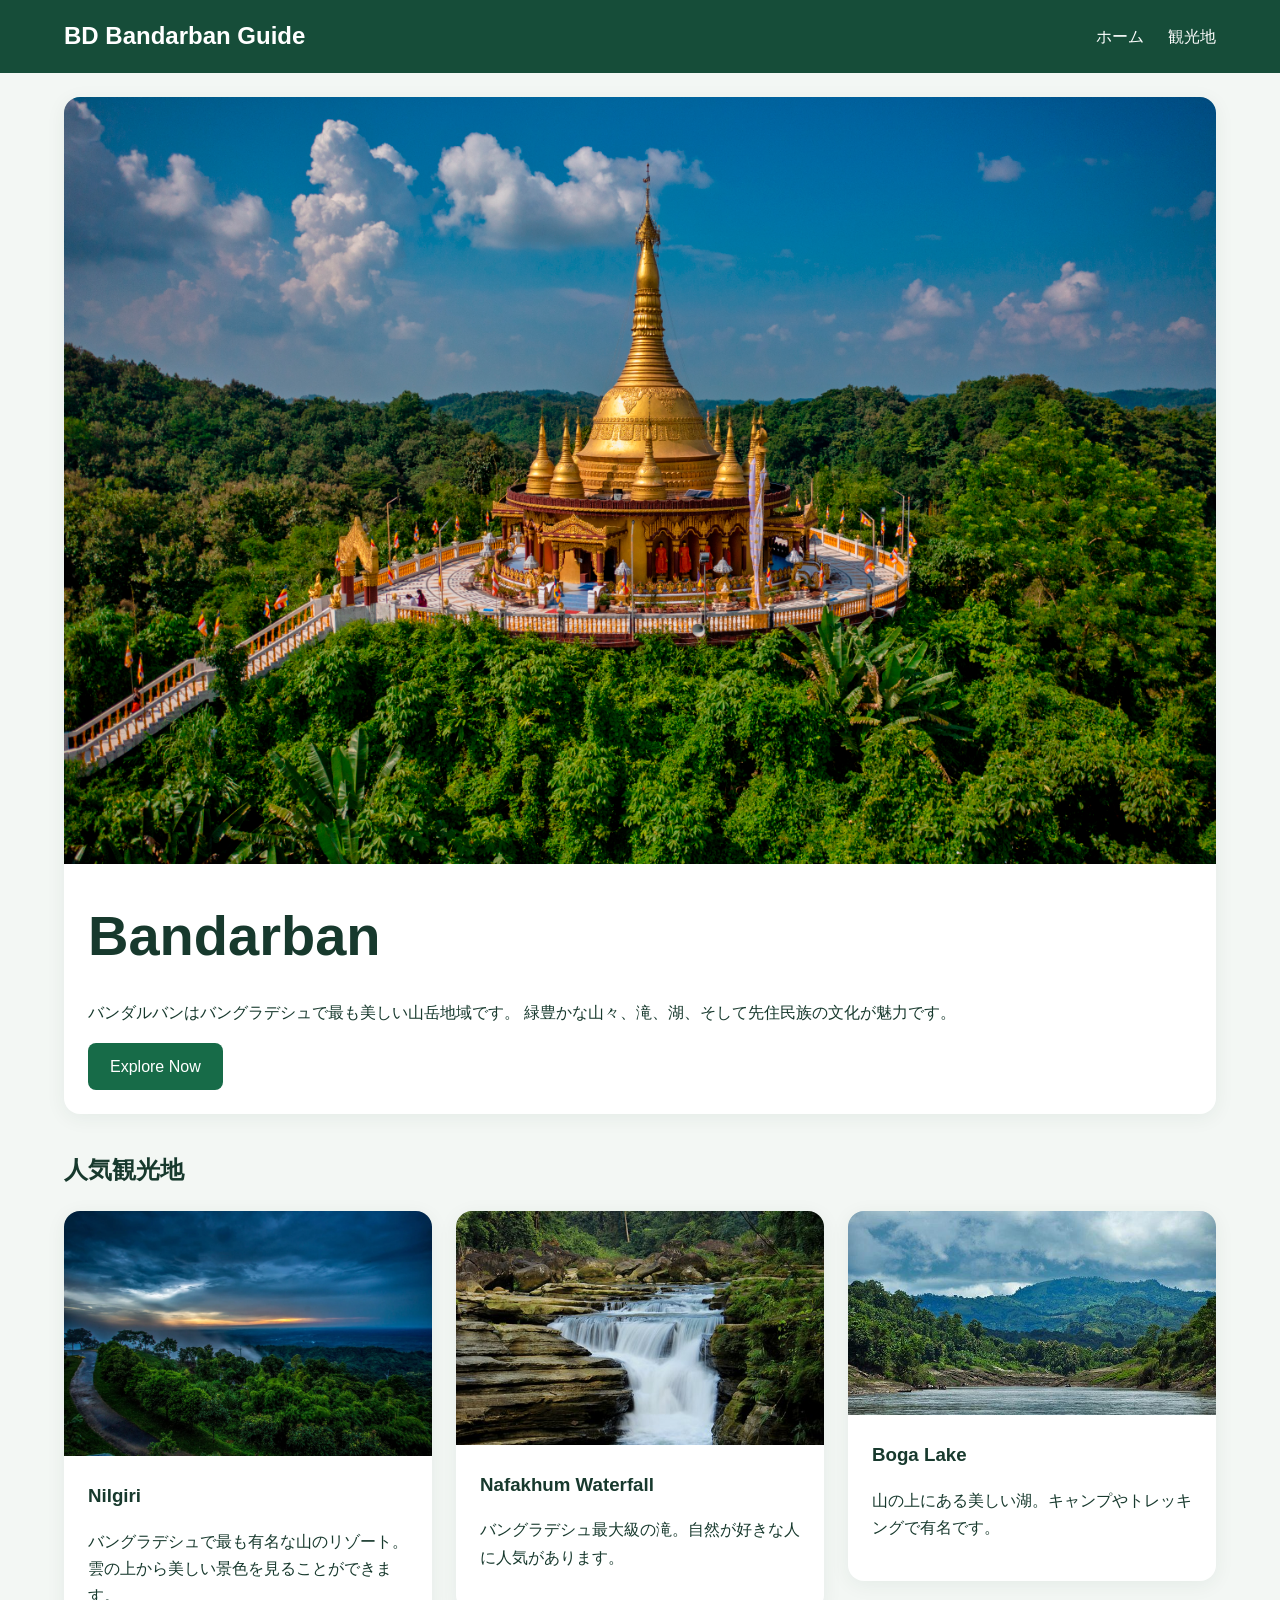
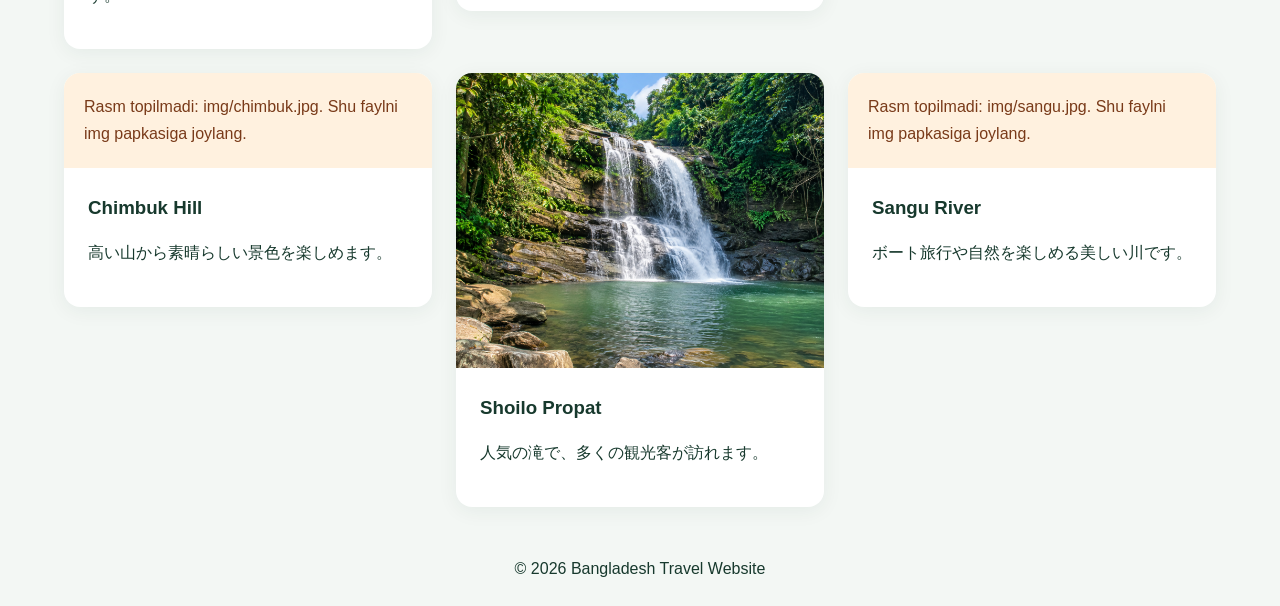
==== commit 5ecfaf09: "AMRAN" ====
--- a/bandarban.html
+++ b/bandarban.html
@@ -1,177 +1,225 @@
 <!DOCTYPE html>
 <html lang="ja">
 <head>
-    <meta charset="UTF-8">
-    <meta name="viewport" content="width=device-width, initial-scale=1.0">
-    <title>Bandarban Travel Guide</title>
-    <link rel="stylesheet" href="style.css">
+  <meta charset="UTF-8">
+  <meta name="viewport" content="width=device-width, initial-scale=1">
+  <title>Bandarban Travel Guide</title>
+  <style>
+    * { box-sizing: border-box; }
+    body {
+      margin: 0;
+      font-family: Arial, sans-serif;
+      color: #17392d;
+      background: #f3f7f4;
+      line-height: 1.7;
+    }
+    nav {
+      display: flex;
+      align-items: center;
+      justify-content: space-between;
+      flex-wrap: wrap;
+      gap: 12px;
+      padding: 16px 5%;
+      background: #164d39;
+      color: white;
+    }
+    nav h2 { margin: 0; }
+    nav ul {
+      display: flex;
+      gap: 24px;
+      padding: 0;
+      margin: 0;
+      list-style: none;
+    }
+    nav a { color: white; text-decoration: none; }
+    main { max-width: 1200px; margin: auto; padding: 24px; }
+    .hero-card, .card {
+      overflow: hidden;
+      background: white;
+      border-radius: 16px;
+      box-shadow: 0 4px 20px #163c2910;
+    }
+    .photo {
+      display: block;
+      width: 100%;
+      height: auto;
+      object-fit: contain;
+      background: #e6eee8;
+      cursor: zoom-in;
+    }
+    .hero-text, .card-body { padding: 24px; }
+    h1 { font-size: clamp(32px, 6vw, 56px); margin: 0; }
+    h3 { margin: 0 0 8px; }
+    .visit-btn {
+      display: inline-block;
+      padding: 10px 22px;
+      border-radius: 8px;
+      color: white;
+      background: #176b48;
+      text-decoration: none;
+    }
+    .place { margin-top: 36px; }
+    .cards {
+      display: grid;
+      grid-template-columns: repeat(auto-fit, minmax(min(100%, 300px), 1fr));
+      gap: 24px;
+      align-items: start;
+    }
+    .card { min-width: 0; }
+    .missing {
+      padding: 20px;
+      margin: 0;
+      overflow-wrap: anywhere;
+      color: #793a19;
+      background: #fff1df;
+    }
+    footer { padding: 24px; text-align: center; }
+    dialog {
+      width: min(1100px, 96vw);
+      max-height: 95vh;
+      padding: 12px;
+      border: 0;
+      border-radius: 12px;
+    }
+    dialog::backdrop { background: #000c; }
+    dialog img {
+      display: block;
+      width: 100%;
+      max-height: 80vh;
+      object-fit: contain;
+    }
+    dialog button {
+      display: block;
+      margin: 0 0 12px auto;
+      padding: 8px 16px;
+      cursor: pointer;
+    }
+    .photo:focus-visible { outline: 4px solid #d39419; }
+  </style>
 </head>
 <body>
-
-<!-- Navbar -->
-
-<nav>
-
+  <nav>
     <h2>BD Bandarban Guide</h2>
-
     <ul>
-        <li><a href="index.html">ホーム</a></li>
-        <li><a href="#places">観光地</a></li>
+      <li><a href="index.html">ホーム</a></li>
+      <li><a href="#places">観光地</a></li>
     </ul>
-
-</nav>
-
-<!-- Hero -->
-
-<section class="hero-card">
-
-    <img src="img/bandarban.jpg" alt="Bandarban">
-
-    <div class="hero-text">
-
+  </nav>
+
+  <main>
+    <section class="hero-card">
+      <img class="photo" src="img/bandarban.jpg" alt="Bandarban">
+      <div class="hero-text">
         <h1>Bandarban</h1>
-
         <p>
-            バンダルバンはバングラデシュで最も美しい山岳地域です。
-            緑豊かな山々、滝、湖、そして先住民族の文化が魅力です。
+          バンダルバンはバングラデシュで最も美しい山岳地域です。
+          緑豊かな山々、滝、湖、そして先住民族の文化が魅力です。
         </p>
-
-        <a href="#places" class="visit-btn">
-            Explore Now
-        </a>
-
-    </div>
-
-</section>
-
-<!-- Places -->
-
-<section class="place" id="places">
-
-    <h2>人気観光地</h2>
-
-    <div class="cards">
-
-        <!-- Nilgiri -->
-
-        <div class="card">
-
-            <img src="/img/nilgiri.jpg">
-
-            <div class="card-body">
-
-                <h3>Nilgiri</h3>
-
-                <p>
-                    バングラデシュで最も有名な山のリゾート。
-                    雲の上から美しい景色を見ることができます。
-                </p>
-
-            </div>
-
-        </div>
-
-        <!-- Nafakhum -->
-
-        <div class="card">
-
-            <img src="img/nafakhum.jpg">
-
-            <div class="card-body">
-
-                <h3>Nafakhum Waterfall</h3>
-
-                <p>
-                    バングラデシュ最大級の滝。
-                    自然が好きな人に人気があります。
-                </p>
-
-            </div>
-
-        </div>
-
-        <!-- Boga Lake -->
-
-        <div class="card">
-
-            <img src="img/boga.jpg">
-
-            <div class="card-body">
-
-                <h3>Boga Lake</h3>
-
-                <p>
-                    山の上にある美しい湖。
-                    キャンプやトレッキングで有名です。
-                </p>
-
-            </div>
-
-        </div>
-
-        <!-- Chimbuk -->
-
-        <div class="card">
-
-            <img src="img/chimbuk.jpg">
-
-            <div class="card-body">
-
-                <h3>Chimbuk Hill</h3>
-
-                <p>
-                    高い山から素晴らしい景色を楽しめます。
-                </p>
-
-            </div>
-
-        </div>
-
-        <!-- Shoilo Propat -->
-
-        <div class="card">
-
-            <img src="img/shoilo-propat.jpg">
-
-            <div class="card-body">
-
-                <h3>Shoilo Propat</h3>
-
-                <p>
-                    人気の滝で、多くの観光客が訪れます。
-                </p>
-
-            </div>
-
-        </div>
-
-        <!-- Sangu River -->
-
-        <div class="card">
-
-            <img src="img/sangu.jpg">
-
-            <div class="card-body">
-
-                <h3>Sangu River</h3>
-
-                <p>
-                    ボート旅行や自然を楽しめる美しい川です。
-                </p>
-
-            </div>
-
-        </div>
-
-    </div>
-
-</section>
-
-<footer>
-
-    <p>© 2026 Bangladesh Travel Website</p>
-
-</footer>
-
+        <a href="#places" class="visit-btn">Explore Now</a>
+      </div>
+    </section>
+
+    <section class="place" id="places">
+      <h2>人気観光地</h2>
+      <div class="cards">
+        <article class="card">
+          <img class="photo" src="img/nilgiri.jpg" alt="Nilgiri" loading="lazy">
+          <div class="card-body">
+            <h3>Nilgiri</h3>
+            <p>バングラデシュで最も有名な山のリゾート。雲の上から美しい景色を見ることができます。</p>
+          </div>
+        </article>
+
+        <article class="card">
+          <img class="photo" src="img/nafakhum.jpg" alt="Nafakhum Waterfall" loading="lazy">
+          <div class="card-body">
+            <h3>Nafakhum Waterfall</h3>
+            <p>バングラデシュ最大級の滝。自然が好きな人に人気があります。</p>
+          </div>
+        </article>
+
+        <article class="card">
+          <img class="photo" src="img/boga.jpg" alt="Boga Lake" loading="lazy">
+          <div class="card-body">
+            <h3>Boga Lake</h3>
+            <p>山の上にある美しい湖。キャンプやトレッキングで有名です。</p>
+          </div>
+        </article>
+
+        <article class="card">
+          <img class="photo" src="img/chimbuk.jpg" alt="Chimbuk Hill" loading="lazy">
+          <div class="card-body">
+            <h3>Chimbuk Hill</h3>
+            <p>高い山から素晴らしい景色を楽しめます。</p>
+          </div>
+        </article>
+
+        <article class="card">
+          <img class="photo" src="img/shoilo-propat.jpg" alt="Shoilo Propat" loading="lazy">
+          <div class="card-body">
+            <h3>Shoilo Propat</h3>
+            <p>人気の滝で、多くの観光客が訪れます。</p>
+          </div>
+        </article>
+
+        <article class="card">
+          <img class="photo" src="img/sangu.jpg" alt="Sangu River" loading="lazy">
+          <div class="card-body">
+            <h3>Sangu River</h3>
+            <p>ボート旅行や自然を楽しめる美しい川です。</p>
+          </div>
+        </article>
+      </div>
+    </section>
+  </main>
+
+  <footer>© 2026 Bangladesh Travel Website</footer>
+
+  <dialog id="viewer" aria-label="拡大写真">
+    <button type="button" id="closeViewer">閉じる ✕</button>
+    <img id="largePhoto" alt="">
+  </dialog>
+
+  <script>
+    const viewer = document.getElementById('viewer');
+    const largePhoto = document.getElementById('largePhoto');
+
+    document.getElementById('closeViewer').onclick = () => viewer.close();
+
+    document.querySelectorAll('.photo').forEach(photo => {
+      photo.tabIndex = 0;
+      photo.setAttribute('role', 'button');
+      photo.setAttribute('aria-label', photo.alt + ' — 拡大');
+
+      const openPhoto = () => {
+        if (!photo.naturalWidth) return;
+        largePhoto.src = photo.src;
+        largePhoto.alt = photo.alt;
+        viewer.showModal();
+      };
+
+      photo.addEventListener('click', openPhoto);
+      photo.addEventListener('keydown', event => {
+        if (event.key === 'Enter' || event.key === ' ') {
+          event.preventDefault();
+          openPhoto();
+        }
+      });
+
+      const showMissing = () => {
+        if (photo.nextElementSibling?.classList.contains('missing')) return;
+        const message = document.createElement('p');
+        message.className = 'missing';
+        message.textContent = 'Rasm topilmadi: ' + photo.getAttribute('src') +
+          '. Shu faylni img papkasiga joylang.';
+        photo.after(message);
+        photo.hidden = true;
+        photo.style.display = 'none';
+      };
+
+      photo.addEventListener('error', showMissing);
+      if (photo.complete && !photo.naturalWidth) showMissing();
+    });
+  </script>
 </body>
 </html>
